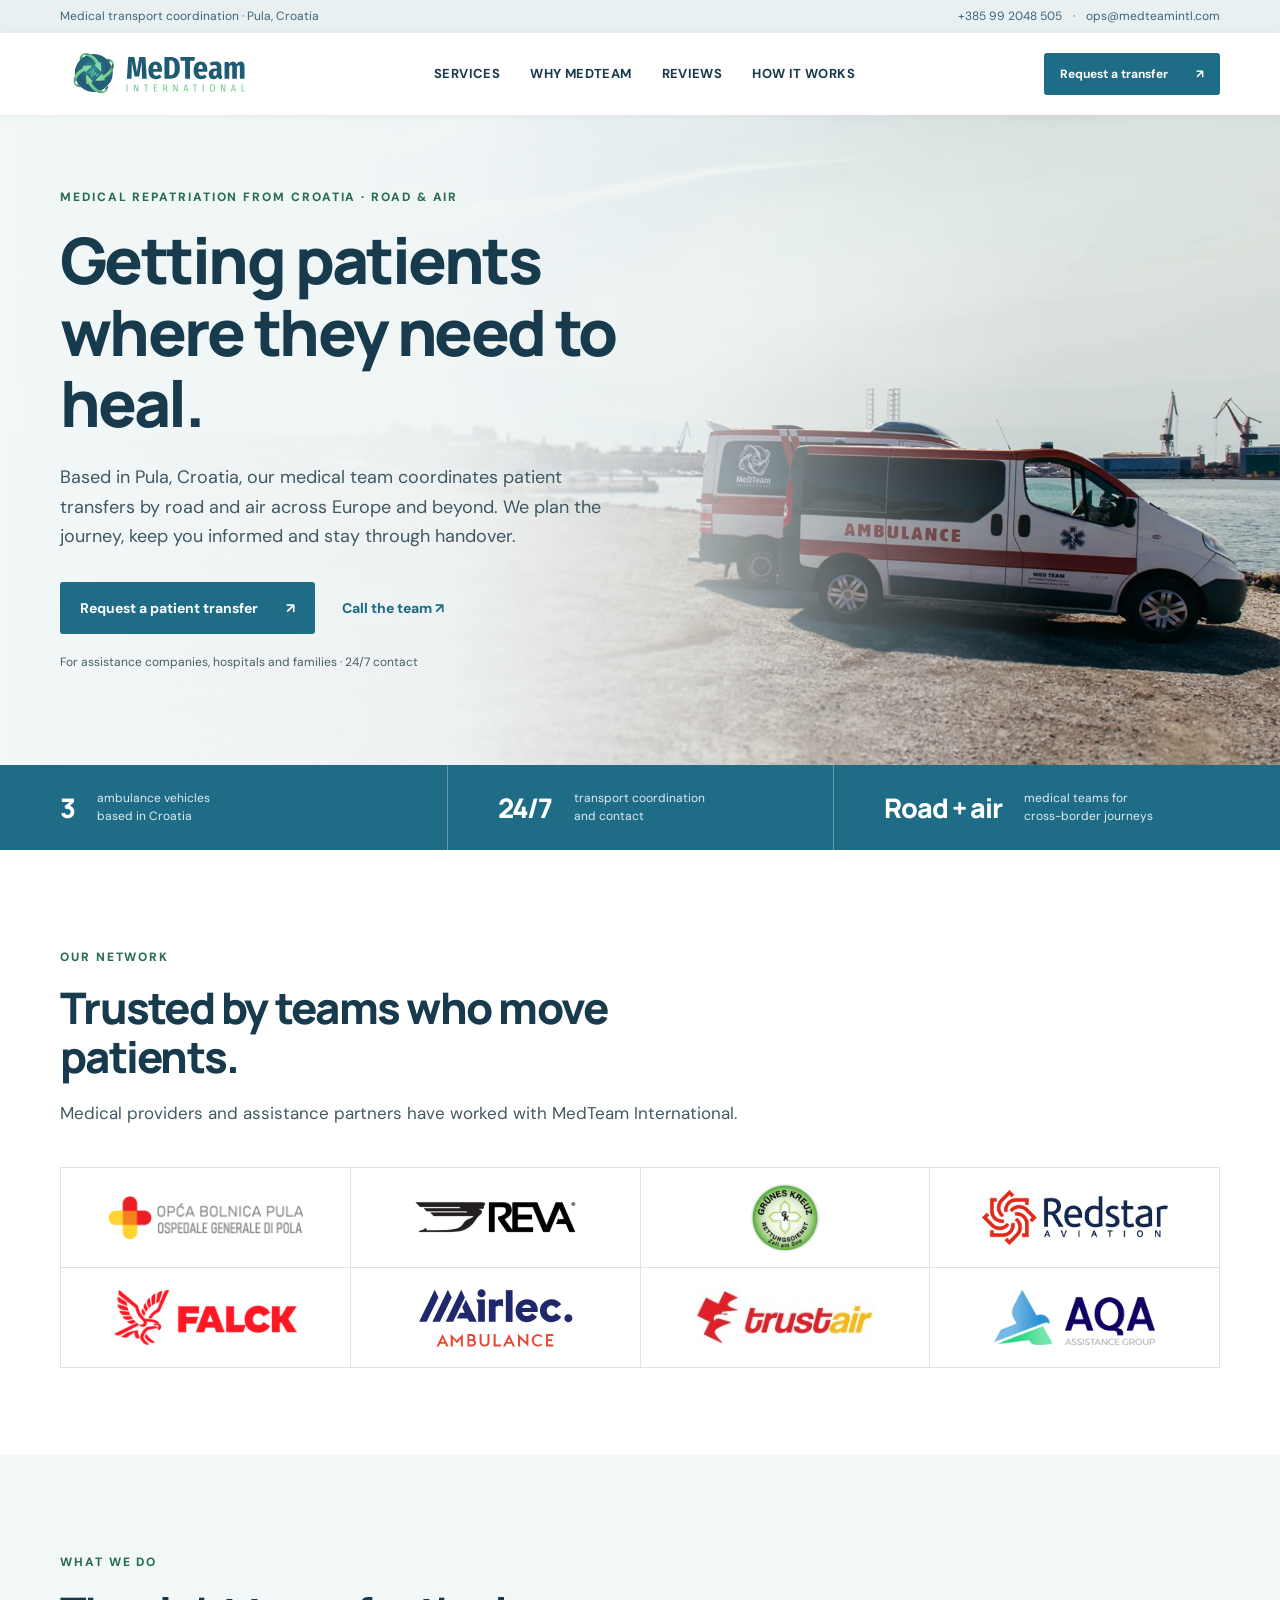
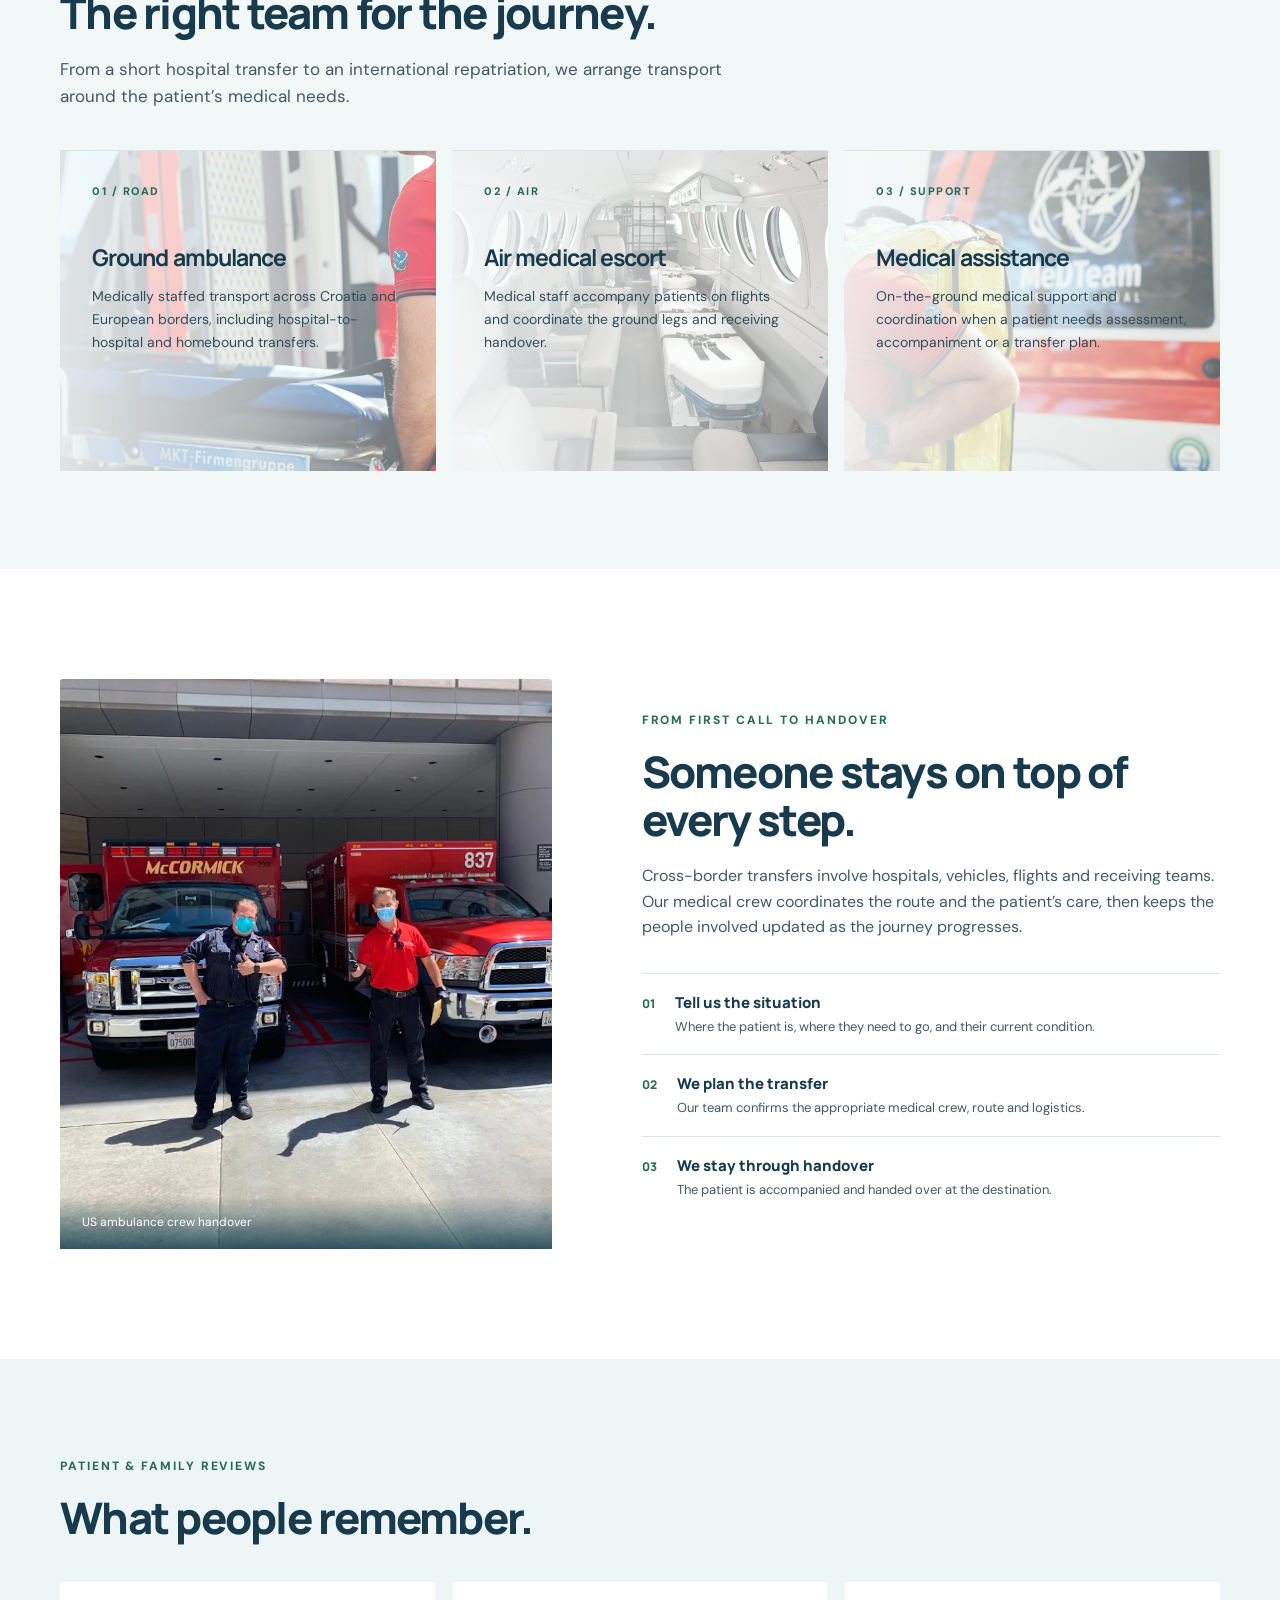
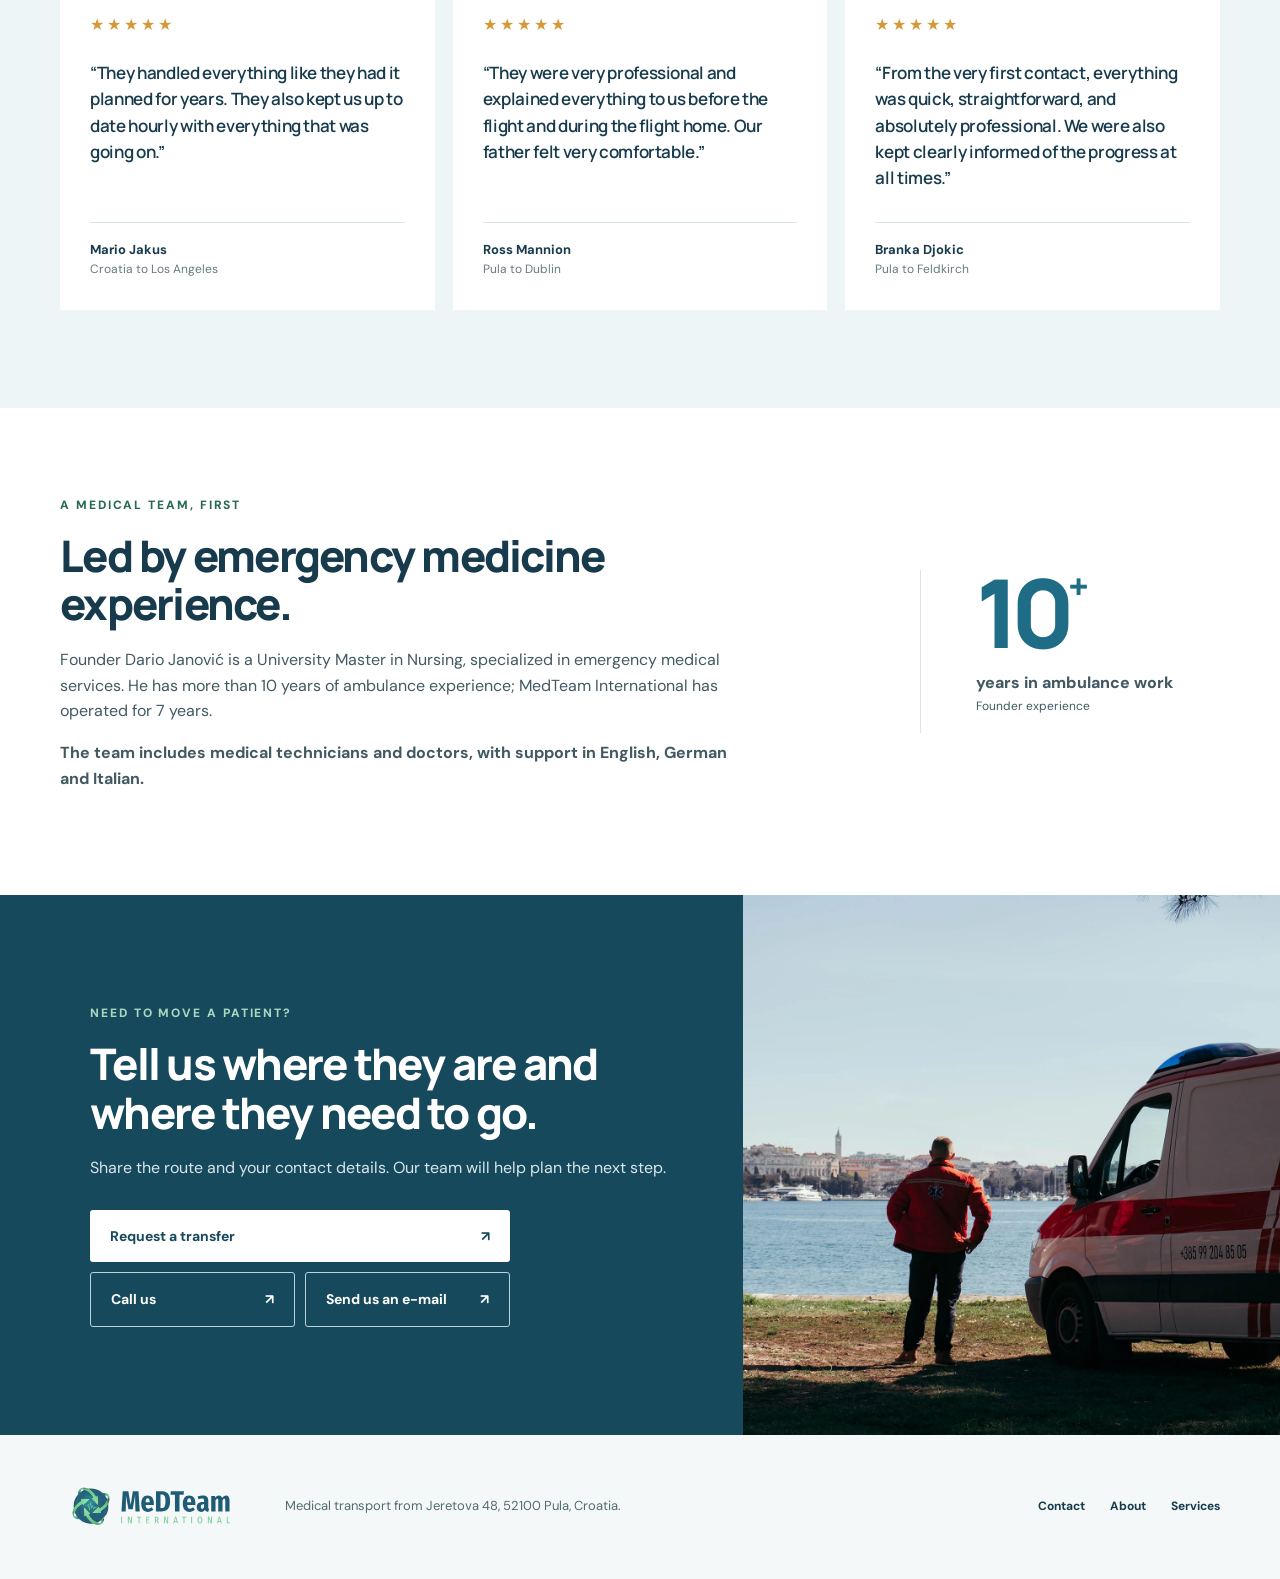
==== index.html @ e0bce817 "Publish MedTeam landing page preview" ====
<!doctype html><html lang="en"><head><meta charset="utf-8"><meta name="viewport" content="width=device-width, initial-scale=1"><meta name="description" content="Medical repatriation from Pula, Croatia by road or air. MedTeam International coordinates medically staffed transfers across Europe and beyond, from first call to handover."><title>MedTeam International | Medical Repatriation from Croatia</title><meta property="og:type" content="website"><meta property="og:site_name" content="MedTeam International"><meta property="og:title" content="MedTeam International | Medical Repatriation from Croatia"><meta property="og:description" content="Medically staffed patient transport from Pula, Croatia by road and air."><meta property="og:url" content="https://peth-eth.github.io/medteam-preview/"><meta property="og:image" content="https://peth-eth.github.io/medteam-preview/assets/medteam-social-preview.jpg"><meta property="og:image:type" content="image/jpeg"><meta property="og:image:width" content="1200"><meta property="og:image:height" content="630"><meta property="og:image:alt" content="MedTeam International ambulance on the Croatian coast"><meta name="twitter:card" content="summary_large_image"><meta name="twitter:title" content="MedTeam International | Medical Repatriation from Croatia"><meta name="twitter:description" content="Medically staffed patient transport from Pula, Croatia by road and air."><meta name="twitter:image" content="https://peth-eth.github.io/medteam-preview/assets/medteam-social-preview.jpg"><link rel="icon" href="assets/favicon.jpg" type="image/jpeg"><link rel="apple-touch-icon" href="assets/favicon.jpg"><link rel="preconnect" href="https://fonts.googleapis.com"><link rel="preconnect" href="https://fonts.gstatic.com" crossorigin><link href="https://fonts.googleapis.com/css2?family=DM+Sans:wght@400;500;600;700&family=Manrope:wght@400;500;600;700;800&display=swap" rel="stylesheet"><link rel="stylesheet" href="styles.css"></head><body>
<div class="topline"><div class="wrap"><span>Medical transport coordination · Pula, Croatia</span><span><a href="tel:+385992048505">+385 99 2048 505</a><span class="sep">·</span><a href="mailto:ops@medteamintl.com">ops@medteamintl.com</a></span></div></div>
<header class="site-header"><div class="wrap nav"><a class="brand" href="#top" aria-label="MedTeam International home"><img src="assets/logo.svg" alt="MedTeam International"></a><nav aria-label="Main navigation"><a href="#services">Services</a><a href="#why-us">Why MedTeam</a><a href="#reviews">Reviews</a><a href="#why-us">How it works</a></nav><a class="button small" href="#request-transfer" data-open-request>Request a transfer <span aria-hidden="true">↗</span></a><button class="menu" aria-label="Open menu" aria-expanded="false">☰</button></div></header>
<main id="top"><section class="hero"><div class="hero-photo" role="img" aria-label="MedTeam International ambulance on the Croatian coast"></div><div class="wrap hero-inner"><div class="hero-copy"><p class="eyebrow">MEDICAL REPATRIATION FROM CROATIA · ROAD & AIR</p><h1>Getting patients where they need to heal.</h1><p class="hero-lede">Based in Pula, Croatia, our medical team coordinates patient transfers by road and air across Europe and beyond. We plan the journey, keep you informed and stay through handover.</p><div class="hero-actions"><a class="button" href="#request-transfer" data-open-request>Request a patient transfer <span aria-hidden="true">↗</span></a><a class="text-link" href="tel:+385992048505">Call the team <span aria-hidden="true">↗</span></a></div><p class="hero-note">For assistance companies, hospitals and families · 24/7 contact</p></div></div></section>
<section class="proof-strip" aria-label="At a glance"><div class="wrap proof-grid"><div><strong>3</strong><span>ambulance vehicles<br>based in Croatia</span></div><div><strong>24/7</strong><span>transport coordination<br>and contact</span></div><div><strong>Road + air</strong><span>medical teams for<br>cross-border journeys</span></div></div></section>
<section class="section partner-section"><div class="wrap"><div class="section-head"><p class="eyebrow">OUR NETWORK</p><h2>Trusted by teams who move patients.</h2><p>Medical providers and assistance partners have worked with MedTeam International.</p></div><div class="partner-grid" aria-label="Organizations provided by MedTeam International"><div class="partner"><span class="pula-crop"><img src="assets/pula.png" alt="Opća bolnica Pula" loading="lazy"></span></div><div class="partner"><img src="assets/reva.png" alt="REVA Air Ambulance" loading="lazy"></div><div class="partner"><img src="assets/krank.svg" alt="Krankentransporte.at" loading="lazy"></div><div class="partner"><img src="assets/redstar.png" alt="Redstar Aviation" loading="lazy"></div><div class="partner"><img src="assets/falck.png" alt="Falck Global Assistance" loading="lazy"></div><div class="partner"><img src="assets/airlec.svg" alt="Airlec Ambulance" loading="lazy"></div><div class="partner"><img src="assets/trustair-linkedin.jpg" alt="TrustAir Aviation" loading="lazy"></div><div class="partner"><img src="assets/aqa.jpg" alt="AQA Assistance Group" loading="lazy"></div></div></div></section>
<section class="section services" id="services"><div class="wrap"><div class="section-head narrow"><p class="eyebrow">WHAT WE DO</p><h2>The right team for the journey.</h2><p>From a short hospital transfer to an international repatriation, we arrange transport around the patient’s medical needs.</p></div><div class="service-grid"><article class="service-card"><img class="service-photo" src="assets/hospital-transport-mob-sl1.webp" alt="MedTeam ground ambulance prepared for a patient transfer" loading="lazy"><div class="service-content"><span class="service-num">01 / ROAD</span><h3>Ground ambulance</h3><p>Medically staffed transport across Croatia and European borders, including hospital-to-hospital and homebound transfers.</p></div></article><article class="service-card"><img class="service-photo" src="assets/hero.webp" alt="Medical flight cabin ready for patient transport" loading="lazy"><div class="service-content"><span class="service-num">02 / AIR</span><h3>Air medical escort</h3><p>Medical staff accompany patients on flights and coordinate the ground legs and receiving handover.</p></div></article><article class="service-card"><img class="service-photo" src="assets/ambulance.webp" alt="MedTeam medical technician with equipment beside an ambulance" loading="lazy"><div class="service-content"><span class="service-num">03 / SUPPORT</span><h3>Medical assistance</h3><p>On-the-ground medical support and coordination when a patient needs assessment, accompaniment or a transfer plan.</p></div></article></div></div></section>
<section class="journey" id="why-us"><div class="wrap journey-grid"><div class="journey-image"><img src="assets/us-handoff.png" alt="Medical transport handover with ambulance crews in the United States" loading="lazy"><span>US ambulance crew handover</span></div><div class="journey-copy"><p class="eyebrow">FROM FIRST CALL TO HANDOVER</p><h2>Someone stays on top of every step.</h2><p>Cross-border transfers involve hospitals, vehicles, flights and receiving teams. Our medical crew coordinates the route and the patient’s care, then keeps the people involved updated as the journey progresses.</p><div class="steps"><div><b>01</b><span><strong>Tell us the situation</strong><small>Where the patient is, where they need to go, and their current condition.</small></span></div><div><b>02</b><span><strong>We plan the transfer</strong><small>Our team confirms the appropriate medical crew, route and logistics.</small></span></div><div><b>03</b><span><strong>We stay through handover</strong><small>The patient is accompanied and handed over at the destination.</small></span></div></div></div></div></section>
<section class="section reviews" id="reviews"><div class="wrap"><div class="section-head"><p class="eyebrow">PATIENT & FAMILY REVIEWS</p><h2>What people remember.</h2></div><div class="review-grid"><figure class="review"><div class="stars" aria-label="5 out of 5 stars">★★★★★</div><blockquote>“They handled everything like they had it planned for years. They also kept us up to date hourly with everything that was going on.”</blockquote><figcaption><strong>Mario Jakus</strong><span>Croatia to Los Angeles</span></figcaption></figure><figure class="review"><div class="stars" aria-label="5 out of 5 stars">★★★★★</div><blockquote>“They were very professional and explained everything to us before the flight and during the flight home. Our father felt very comfortable.”</blockquote><figcaption><strong>Ross Mannion</strong><span>Pula to Dublin</span></figcaption></figure><figure class="review"><div class="stars" aria-label="5 out of 5 stars">★★★★★</div><blockquote>“From the very first contact, everything was quick, straightforward, and absolutely professional. We were also kept clearly informed of the progress at all times.”</blockquote><figcaption><strong>Branka Djokic</strong><span>Pula to Feldkirch</span></figcaption></figure></div></div></section>
<section class="founder" id="founder"><div class="wrap founder-grid"><div><p class="eyebrow">A MEDICAL TEAM, FIRST</p><h2>Led by emergency medicine experience.</h2><p>Founder Dario Janović is a University Master in Nursing, specialized in emergency medical services. He has more than 10 years of ambulance experience; MedTeam International has operated for 7 years.</p><p class="founder-note">The team includes medical technicians and doctors, with support in English, German and Italian.</p></div><div class="founder-mark"><span>10<sup>+</sup></span><p>years in ambulance work<br><small>Founder experience</small></p></div></div></section>
<section class="final-cta"><div class="wrap final-grid"><div><p class="eyebrow">NEED TO MOVE A PATIENT?</p><h2>Tell us where they are and where they need to go.</h2><p>Share the route and your contact details. Our team will help plan the next step.</p><div class="final-actions"><a class="button light" href="#request-transfer" data-open-request>Request a transfer <span aria-hidden="true">↗</span></a><a class="button secondary" href="tel:+385992048505">Call us <span aria-hidden="true">↗</span></a><a class="button secondary" href="mailto:ops@medteamintl.com">Send us an e-mail <span aria-hidden="true">↗</span></a></div></div><div class="final-photo" role="img" aria-label="MedTeam medical technician beside an ambulance in Pula"></div></div></section></main><footer><div class="wrap footer-grid"><img src="assets/logo.svg" alt="MedTeam International"><p>Medical transport from Jeretova 48, 52100 Pula, Croatia.</p><div><a href="#request-transfer" data-open-request>Contact</a><a href="#founder">About</a><a href="#services">Services</a></div></div></footer><dialog class="request-dialog" id="request-dialog" aria-labelledby="request-title"><div class="modal-head"><div><p class="eyebrow">PATIENT TRANSFER REQUEST</p><h2 id="request-title">Tell us about the journey.</h2><p>Share the essentials and we’ll get back to you about the transfer.</p></div><button type="button" class="modal-close" aria-label="Close request form">×</button></div><form id="request-form"><div class="form-grid"><label>Your name <input name="name" autocomplete="name" required></label><label>Email <input name="email" type="email" autocomplete="email" required></label><label>Phone <input name="phone" type="tel" autocomplete="tel" required></label><label>Transport type <select name="service"><option value="Not sure yet">Not sure yet</option><option value="Ground ambulance">Ground ambulance</option><option value="Air medical escort">Air medical escort</option><option value="Medical assistance">Medical assistance</option></select></label><label>Patient's current location <input name="origin" placeholder="City, country" required></label><label>Destination <input name="destination" placeholder="City, country" required></label><label>Preferred date <input name="date" type="date"></label><label>Who is arranging this? <select name="requester"><option value="Family or patient">Family or patient</option><option value="Insurance or assistance company">Insurance or assistance company</option><option value="Hospital or healthcare provider">Hospital or healthcare provider</option><option value="Other">Other</option></select></label></div><p class="form-note">This preview prepares an email in your mail app. Please don’t include medical records or a diagnosis here; the team can discuss those details directly.</p><button class="button submit-button" type="submit">Prepare request email <span aria-hidden="true">↗</span></button><p class="form-fallback" id="form-fallback" hidden>If your mail app did not open, email <a href="mailto:ops@medteamintl.com">ops@medteamintl.com</a> or call <a href="tel:+385992048505">+385 99 2048 505</a>.</p></form></dialog><script src="script.js"></script></body></html>
---- styles.css ----
:root{--ink:#173b4c;--blue:#1e6c86;--deep:#17495c;--green:#286b54;--mist:#f2f7f7;--line:#d9e5e8;--body:#425963}*{box-sizing:border-box}html{scroll-behavior:smooth}body{margin:0;color:var(--ink);font:16px/1.6 'DM Sans',sans-serif}a{color:inherit;text-decoration:none}a:hover{text-decoration:underline}img{max-width:100%;display:block}.wrap{max-width:1220px;margin:auto;padding:0 30px}.topline{background:#e8f0f2;color:#416374;font-size:12px}.topline .wrap{display:flex;justify-content:space-between;padding-top:7px;padding-bottom:7px}.sep{margin:0 11px}.site-header{background:#fff;position:relative;z-index:3;box-shadow:0 1px 8px #1c536018}.nav{height:82px;display:flex;align-items:center;justify-content:space-between;gap:25px}.brand img{width:185px}.nav nav{display:flex;gap:30px;align-items:center;font-size:13px;font-weight:700;text-transform:uppercase;letter-spacing:.03em}.nav nav a:hover{color:var(--green)}.button{background:var(--blue);color:#fff;display:inline-flex;align-items:center;justify-content:space-between;gap:28px;padding:15px 20px;border-radius:3px;font-size:14px;font-weight:700;min-height:52px;white-space:nowrap;transition:background .2s,transform .2s}.button:hover{background:var(--deep);text-decoration:none;transform:translateY(-2px)}.button.small{min-height:42px;padding:10px 16px;font-size:12px}.menu{display:none;border:0;background:transparent;color:var(--ink);font-size:24px}.hero{min-height:650px;position:relative;background:#e9f0f2;overflow:hidden}.hero-photo{position:absolute;inset:0;background-image:linear-gradient(90deg,#f2f7f7 0%,#f2f7f7ed 35%,#f2f7f799 56%,#f2f7f700 82%),url('assets/pozadinska-medteam-sl2.webp');background-size:cover;background-position:center}.hero-inner{position:relative;display:flex;align-items:center;min-height:650px}.hero-copy{max-width:580px;padding:60px 0 80px}.eyebrow{color:var(--green);font-size:12px;font-weight:800;letter-spacing:.16em;margin:0 0 17px}.hero h1,h2,h3{font-family:Manrope,sans-serif;line-height:1.12;letter-spacing:-.04em}h1{font-size:clamp(42px,5vw,68px);margin:0 0 24px;font-weight:800}h2{font-size:clamp(30px,3.4vw,45px);margin:0 0 18px;font-weight:800}h3{font-size:23px;margin:0 0 14px}.hero-lede{font-size:18px;color:#3e5862;line-height:1.65;max-width:545px;margin:0 0 30px}.hero-actions{display:flex;align-items:center;gap:27px}.text-link{font-size:14px;font-weight:800;color:var(--blue);white-space:nowrap}.hero-note{font-size:12px;color:#465d66;margin:19px 0 0}.proof-strip{background:var(--blue);color:#fff}.proof-grid{display:grid;grid-template-columns:repeat(3,1fr)}.proof-grid>div{display:flex;align-items:center;gap:22px;padding:24px 0}.proof-grid>div+div{border-left:1px solid #ffffff52;padding-left:50px}.proof-grid strong{font:800 27px Manrope;letter-spacing:-.04em;white-space:nowrap}.proof-grid span{font-size:12px;line-height:1.45;color:#e0edf0}.section{padding:98px 0}.section-head{max-width:720px;margin-bottom:40px}.section-head p:last-child{color:var(--body);font-size:17px;margin:0}.section-head.narrow{max-width:690px}.partner-section{padding-bottom:87px}.partner-grid{display:grid;grid-template-columns:repeat(4,1fr);border-left:1px solid var(--line);border-top:1px solid var(--line)}.partner{height:100px;border-right:1px solid var(--line);border-bottom:1px solid var(--line);display:flex;align-items:center;justify-content:center;text-align:center;padding:10px}.partner-name{font:800 20px Manrope;letter-spacing:-.045em;color:#29536a;line-height:1.1}.partner-name small{display:block;font-size:10px;letter-spacing:.08em;text-transform:uppercase;margin-top:4px}.partner-name.hospital{font-size:17px}.partner-name.reva{font-size:29px;font-style:italic;color:#c32535}.partner-name.krank{font-size:17px;letter-spacing:.01em}.partner-name.redstar{color:#bd2931}.partner-name.falck{font-size:27px;color:#173c72}.partner-name.airlec{letter-spacing:.14em}.partner-name.trust{color:#35809d}.partner-name.aqa{color:#227595;font-size:27px}.services{background:var(--mist)}.service-grid{display:grid;grid-template-columns:repeat(3,1fr);gap:16px}.service-card{min-height:320px;background:#fff;padding:32px;border-top:1px solid var(--line);display:flex;flex-direction:column}.service-num{font-size:11px;color:var(--green);font-weight:800;letter-spacing:.14em;margin-bottom:38px}.service-card p{color:var(--body);margin:0 0 28px;font-size:14px;line-height:1.65}.service-card a{margin-top:auto;font-size:13px;font-weight:800;color:var(--blue)}.journey{padding:110px 0}.journey-grid{display:grid;grid-template-columns:.85fr 1fr;gap:90px;align-items:center}.journey-image{position:relative}.journey-image img{width:100%;height:570px;object-fit:cover;object-position:center 45%;border-radius:3px}.journey-image span{position:absolute;bottom:0;left:0;right:0;padding:17px 22px;color:#fff;font-size:12px;background:linear-gradient(transparent,#143e4fd9)}.journey-copy>p:not(.eyebrow){color:var(--body);font-size:16px;margin:0 0 33px}.steps>div{display:flex;gap:20px;padding:18px 0;border-top:1px solid var(--line)}.steps b{font:800 12px Manrope;color:var(--green);padding-top:3px}.steps strong{display:block;font:800 15px Manrope;margin-bottom:4px}.steps small{display:block;color:var(--body);font-size:13px;line-height:1.5}.reviews{background:#eef5f6}.review-grid{display:grid;grid-template-columns:repeat(3,1fr);gap:18px}.review{margin:0;background:#fff;padding:30px;min-height:310px;display:flex;flex-direction:column}.stars{color:#d69939;letter-spacing:3px;font-size:16px}.review blockquote{font:600 17px/1.55 Manrope;margin:22px 0 30px;letter-spacing:-.02em}.review figcaption{margin-top:auto;border-top:1px solid var(--line);padding-top:17px}.review figcaption strong,.review figcaption span{display:block}.review figcaption strong{font-size:13px}.review figcaption span{font-size:12px;color:#647a82}.review figcaption a{color:var(--blue);text-decoration:underline}.founder{padding:88px 0}.founder-grid{display:grid;grid-template-columns:1fr 300px;gap:120px;align-items:center}.founder-grid p:not(.eyebrow){color:var(--body);max-width:680px}.founder-note{font-weight:700}.founder-mark{border-left:1px solid var(--line);padding-left:55px}.founder-mark>span{font:800 95px/.9 Manrope;color:var(--blue);letter-spacing:-.08em}.founder-mark sup{font-size:37px;vertical-align:top}.founder-mark p{font-weight:800;line-height:1.4}.founder-mark small{font-size:12px;font-weight:400}.final-cta{background:var(--deep);color:#fff;padding:75px 0}.final-grid{display:grid;grid-template-columns:1fr 300px;gap:70px;align-items:center}.final-cta h2{max-width:650px}.final-cta p:not(.eyebrow){color:#d8e7eb;max-width:590px;margin:0}.final-cta .eyebrow{color:#a9d7c1}.final-actions{display:flex;flex-direction:column;gap:13px}.button.light{background:#fff;color:var(--deep)}.button.light:hover{background:#e8f0f2}.final-actions>a:not(.button){font-size:14px;font-weight:700;border-bottom:1px solid #ffffff5e;padding:6px 0}footer{background:#f4f8f8;padding:45px 0}.footer-grid{display:grid;grid-template-columns:190px 1fr auto;gap:35px;align-items:center}.footer-grid img{width:170px}.footer-grid p{font-size:13px;color:#526b75}.footer-grid div{display:flex;gap:25px;font-size:12px;font-weight:700}
@media(max-width:900px){.nav nav{gap:14px;font-size:11px}.button.small{display:none}.hero-photo{background-position:60% center}.journey-grid{gap:35px}.founder-grid{gap:35px}.proof-grid>div+div{padding-left:20px}}@media(max-width:700px){.wrap{padding-left:20px;padding-right:20px}.topline .wrap{display:block;text-align:center}.topline .wrap>span:first-child{display:none}.nav{height:68px}.brand img{width:157px}.menu{display:block}.nav nav{display:none;position:absolute;top:68px;left:0;right:0;background:white;padding:25px;box-shadow:0 8px 18px #183f4c2a;flex-direction:column;align-items:flex-start;font-size:14px}.nav nav.open{display:flex}.hero,.hero-inner{min-height:690px}.hero-photo{background-image:linear-gradient(0deg,#f2f7f7 0%,#f2f7f7f5 43%,#f2f7f766 68%,#f2f7f700 100%),url('assets/poz-mob-sl1.webp');background-position:66% top;background-size:auto 100%,auto 55%;background-repeat:no-repeat}.hero-inner{align-items:flex-end}.hero-copy{padding:0 0 42px}.hero h1{font-size:43px;margin-bottom:17px}.hero-lede{font-size:15px;line-height:1.55}.hero-actions{align-items:stretch;flex-direction:column;gap:16px}.hero-actions .button{width:100%}.hero-note{line-height:1.4}.proof-grid{grid-template-columns:1fr;gap:0}.proof-grid>div{padding:15px 0!important;border-left:0!important;border-bottom:1px solid #ffffff4a}.proof-grid strong{min-width:95px;font-size:23px}.section{padding:70px 0}.partner-grid{grid-template-columns:repeat(2,1fr)}.partner{height:90px}.partner-name{font-size:17px}.partner-name.reva,.partner-name.falck,.partner-name.aqa{font-size:24px}.service-grid,.review-grid,.journey-grid,.founder-grid,.final-grid{grid-template-columns:1fr}.service-card{min-height:260px}.service-num{margin-bottom:24px}.journey{padding:70px 0}.journey-grid{gap:45px}.journey-image img{height:420px}.review{min-height:0}.founder{padding:70px 0}.founder-grid{gap:18px}.founder-mark{padding-left:25px}.founder-mark>span{font-size:75px}.final-cta{padding:70px 0}.final-grid{gap:30px}.footer-grid{grid-template-columns:1fr;gap:10px}.footer-grid div{flex-wrap:wrap}}

.partner img{max-width:80%;max-height:55px;width:auto;height:auto;object-fit:contain}.partner img[src$="reva.png"]{max-height:70px}.partner img[src$="airlec.svg"]{max-height:70px}.partner img[src$="aqa.jpg"]{mix-blend-mode:multiply}.partner img[src$="pula.png"]{max-width:90%}
/* Photographs and request interaction */
.service-card{padding:0;overflow:hidden}.service-photo{width:100%;height:190px;object-fit:cover}.service-card:nth-child(2) .service-photo{object-position:center 54%}.service-content{padding:24px 28px 28px;display:flex;flex-direction:column;flex:1}.service-num{margin-bottom:22px}.service-card{transition:box-shadow .22s ease}.service-card:hover{box-shadow:0 12px 30px #214e5d15}.fleet-photo{margin:0;position:relative;max-height:330px;overflow:hidden}.fleet-photo img{width:100%;height:330px;object-fit:cover;object-position:center 61%}.fleet-photo figcaption{position:absolute;bottom:18px;left:max(30px,calc((100vw - 1160px)/2));color:#fff;background:#164a5ed9;padding:9px 13px;font-size:12px;font-weight:700}.final-cta{padding:0;background:#16495c}.final-grid{grid-template-columns:1fr 43%;gap:55px;max-width:none;padding-right:0}.final-grid>div:first-child{padding:72px 0 72px max(30px,calc((100vw - 1160px)/2));max-width:760px}.final-photo{background:url('assets/contact-cta.webp') center center/cover;min-height:540px}.final-actions{margin-top:29px;max-width:420px;display:grid;grid-template-columns:repeat(2,1fr);gap:10px}.final-actions .button{justify-content:space-between;white-space:normal}.final-actions .button:first-child{grid-column:1/-1}.button.secondary{border:1px solid #b8d4dc;background:transparent;color:#fff}.button.secondary:hover{background:#ffffff1d}.request-dialog{border:0;border-radius:6px;padding:34px;width:min(680px,calc(100vw - 28px));max-height:min(90vh,900px);overflow:auto;color:var(--ink);box-shadow:0 30px 100px #0b2c3a6e}.request-dialog::backdrop{background:#092b3ac7;backdrop-filter:blur(3px)}.request-dialog[open]{animation:modalIn .28s cubic-bezier(.16,1,.3,1)}.modal-head{display:flex;gap:20px;justify-content:space-between;border-bottom:1px solid var(--line);padding-bottom:20px;margin-bottom:22px}.modal-head .eyebrow{margin-bottom:8px}.modal-head h2{font-size:30px;margin-bottom:8px}.modal-head p:last-child{color:var(--body);font-size:14px;margin:0}.modal-close{align-self:flex-start;border:0;background:#eaf2f3;color:var(--ink);width:36px;height:36px;border-radius:50%;font:26px/1 Arial;cursor:pointer}.modal-close:hover{background:#d5e7e9}.form-grid{display:grid;grid-template-columns:repeat(2,1fr);gap:16px}.form-grid label{font-size:12px;font-weight:800;color:var(--ink);display:block}.form-grid input,.form-grid select{font:15px 'DM Sans',sans-serif;display:block;width:100%;padding:11px 12px;margin-top:6px;border:1px solid #afc3cb;border-radius:3px;background:#fff;color:var(--ink);min-height:43px}.form-grid input:focus,.form-grid select:focus{outline:2px solid var(--blue);outline-offset:1px}.form-note{font-size:12px;color:var(--body);line-height:1.45;margin:21px 0}.submit-button{border:0;cursor:pointer;width:100%}.form-fallback{font-size:13px;color:var(--body)}.form-fallback a{text-decoration:underline;color:var(--blue)}@keyframes modalIn{from{opacity:0;transform:translateY(14px) scale(.985)}to{opacity:1;transform:none}}@keyframes gentleFade{from{opacity:.1;transform:translateY(10px)}to{opacity:1;transform:none}}.hero-copy{animation:gentleFade .65s cubic-bezier(.16,1,.3,1) both}.proof-grid{animation:gentleFade .55s .12s cubic-bezier(.16,1,.3,1) both}.reveal.is-active{animation:gentleFade .55s cubic-bezier(.16,1,.3,1) both}.service-card:nth-child(2).is-active,.review:nth-child(2).is-active{animation-delay:.07s}.service-card:nth-child(3).is-active,.review:nth-child(3).is-active{animation-delay:.14s}
@media(max-width:900px){.final-grid{grid-template-columns:1fr 40%;gap:25px}.final-grid>div:first-child{padding-left:30px}.final-photo{min-height:510px}}@media(max-width:700px){.service-photo{height:170px}.fleet-photo img{height:245px}.fleet-photo figcaption{left:20px}.final-grid{grid-template-columns:1fr;gap:0;padding:0}.final-grid>div:first-child{padding:65px 20px 38px}.final-photo{min-height:260px;background-position:center 55%}.final-actions{max-width:none}.final-actions .button{font-size:13px;min-height:50px;gap:7px;padding:10px}.request-dialog{padding:22px}.form-grid{grid-template-columns:1fr;gap:11px}.modal-head h2{font-size:25px}}
@media(prefers-reduced-motion:reduce){html{scroll-behavior:auto}.hero-copy,.proof-grid,.reveal.is-active,.request-dialog[open]{animation:none}.button,.service-card{transition:none}.button:hover{transform:none}}
/* Service images sit quietly behind the service copy. */
.service-card{position:relative;min-height:350px;isolation:isolate;background:#f4f8f8}.service-photo{position:absolute;inset:0;width:100%;height:100%;object-fit:cover;opacity:1;z-index:-1;filter:contrast(1.13) saturate(1.08)}.service-card:nth-child(2) .service-photo{object-position:center}.service-content{padding:32px;min-height:350px;background:linear-gradient(90deg,#f7fbfbe8 0%,#f7fbfbb5 52%,#f7fbfb66 100%);position:relative}.service-num{margin-bottom:38px}.service-card p{color:#314f5b}.service-more{margin-top:auto;border-top:1px solid #a6c0c8;padding-top:13px}.service-more summary{list-style:none;cursor:pointer;color:var(--blue);font-size:13px;font-weight:800;display:flex;justify-content:space-between;align-items:center}.service-more summary::-webkit-details-marker{display:none}.service-more summary:hover{text-decoration:underline}.service-more[open] summary span{transform:rotate(45deg)}.service-more p{font-size:13px;line-height:1.5;margin:14px 0 0}.service-more summary span{font-size:19px;line-height:1;transition:transform .2s}.review figcaption a{color:inherit;text-decoration:none}
@media(max-width:700px){.service-content{min-height:315px}.service-card{min-height:315px}.service-photo{height:100%}}
/* The three services are complete summaries on this page. */
.service-content{justify-content:flex-start}.service-num{margin-bottom:44px}.service-card p{margin-top:0}.service-card{min-height:320px}.service-content{min-height:320px}
@media(max-width:700px){.service-card,.service-content{min-height:285px}}

.service-photo{opacity:1}.service-content{background:linear-gradient(90deg,#f7fbfbe8 0%,#f7fbfbb5 52%,#f7fbfb66 100%)}

.partner{position:relative;overflow:hidden}.partner img[src$="reva.png"]{position:absolute;width:250px;height:250px;max-width:none;max-height:none;object-fit:contain;transform:scale(1.1)}.partner img[src$="aqa.jpg"]{mix-blend-mode:normal;filter:brightness(1.045);max-width:78%}.partner img[src$="trustair-linkedin.jpg"]{max-height:65px;max-width:75%}
@media(max-width:700px){.partner img[src$="reva.png"]{width:205px;height:205px}}
.partner img[src$="reva.png"]{width:175px;height:175px;transform:none}.partner img[src$="trustair-linkedin.jpg"]{position:absolute;width:180px;height:180px;max-width:none;max-height:none;object-fit:contain}.site-header{box-shadow:0 1px 8px #0000000d}.modal-close{font-family:Manrope,sans-serif}
@media(max-width:700px){.partner img[src$="reva.png"]{width:155px;height:155px}.partner img[src$="trustair-linkedin.jpg"]{width:165px;height:165px}}

.pula-crop{display:block;position:relative;width:185px;height:45px;overflow:hidden;flex:none}.pula-crop img[src$="pula.png"]{position:absolute;left:0;top:0;width:335px;max-width:none;max-height:none;height:auto;object-fit:initial}.partner img[src$="krank.svg"]{max-height:72px}
@media(max-width:700px){.pula-crop{width:140px;height:38px}.pula-crop img[src$="pula.png"]{width:272px}}
.pula-crop{width:200px;height:46px}.pula-crop img[src$="pula.png"]{width:342px}@media(max-width:700px){.pula-crop{width:165px;height:38px}.pula-crop img[src$="pula.png"]{width:282px}}
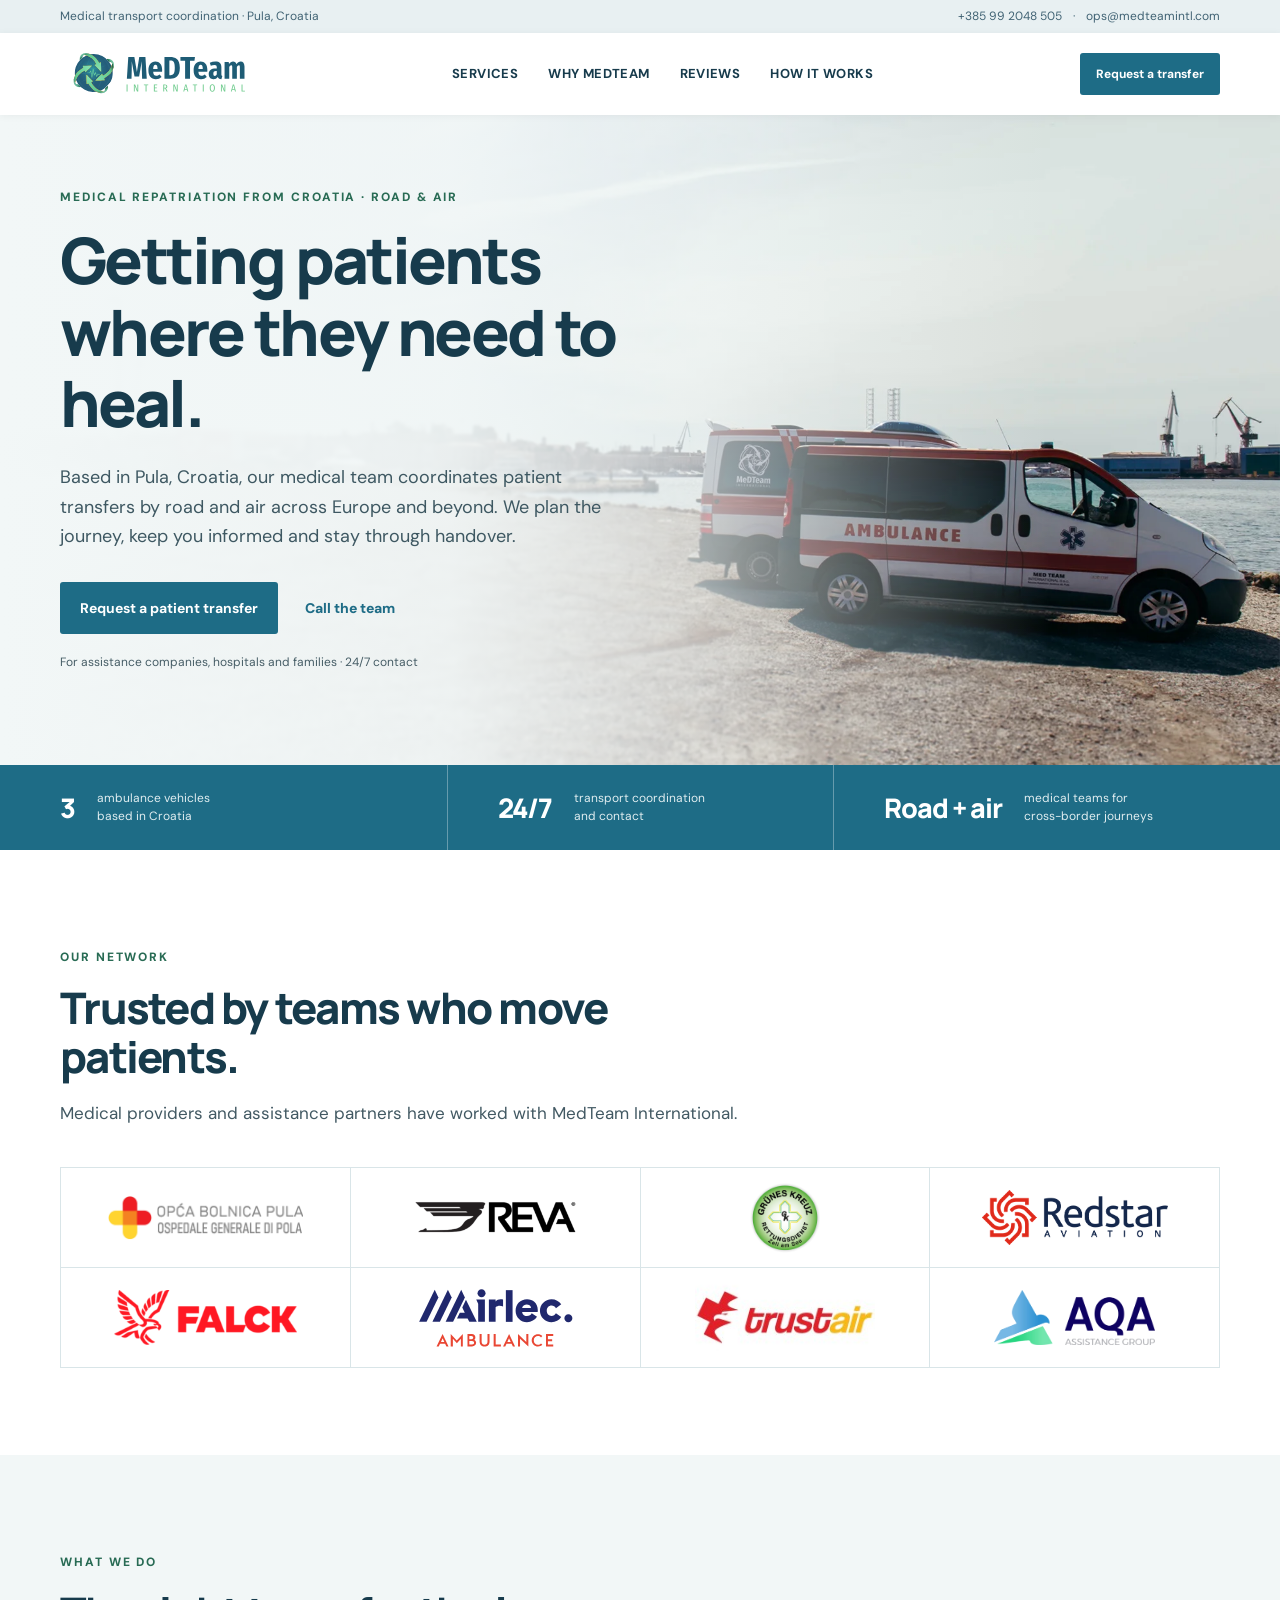
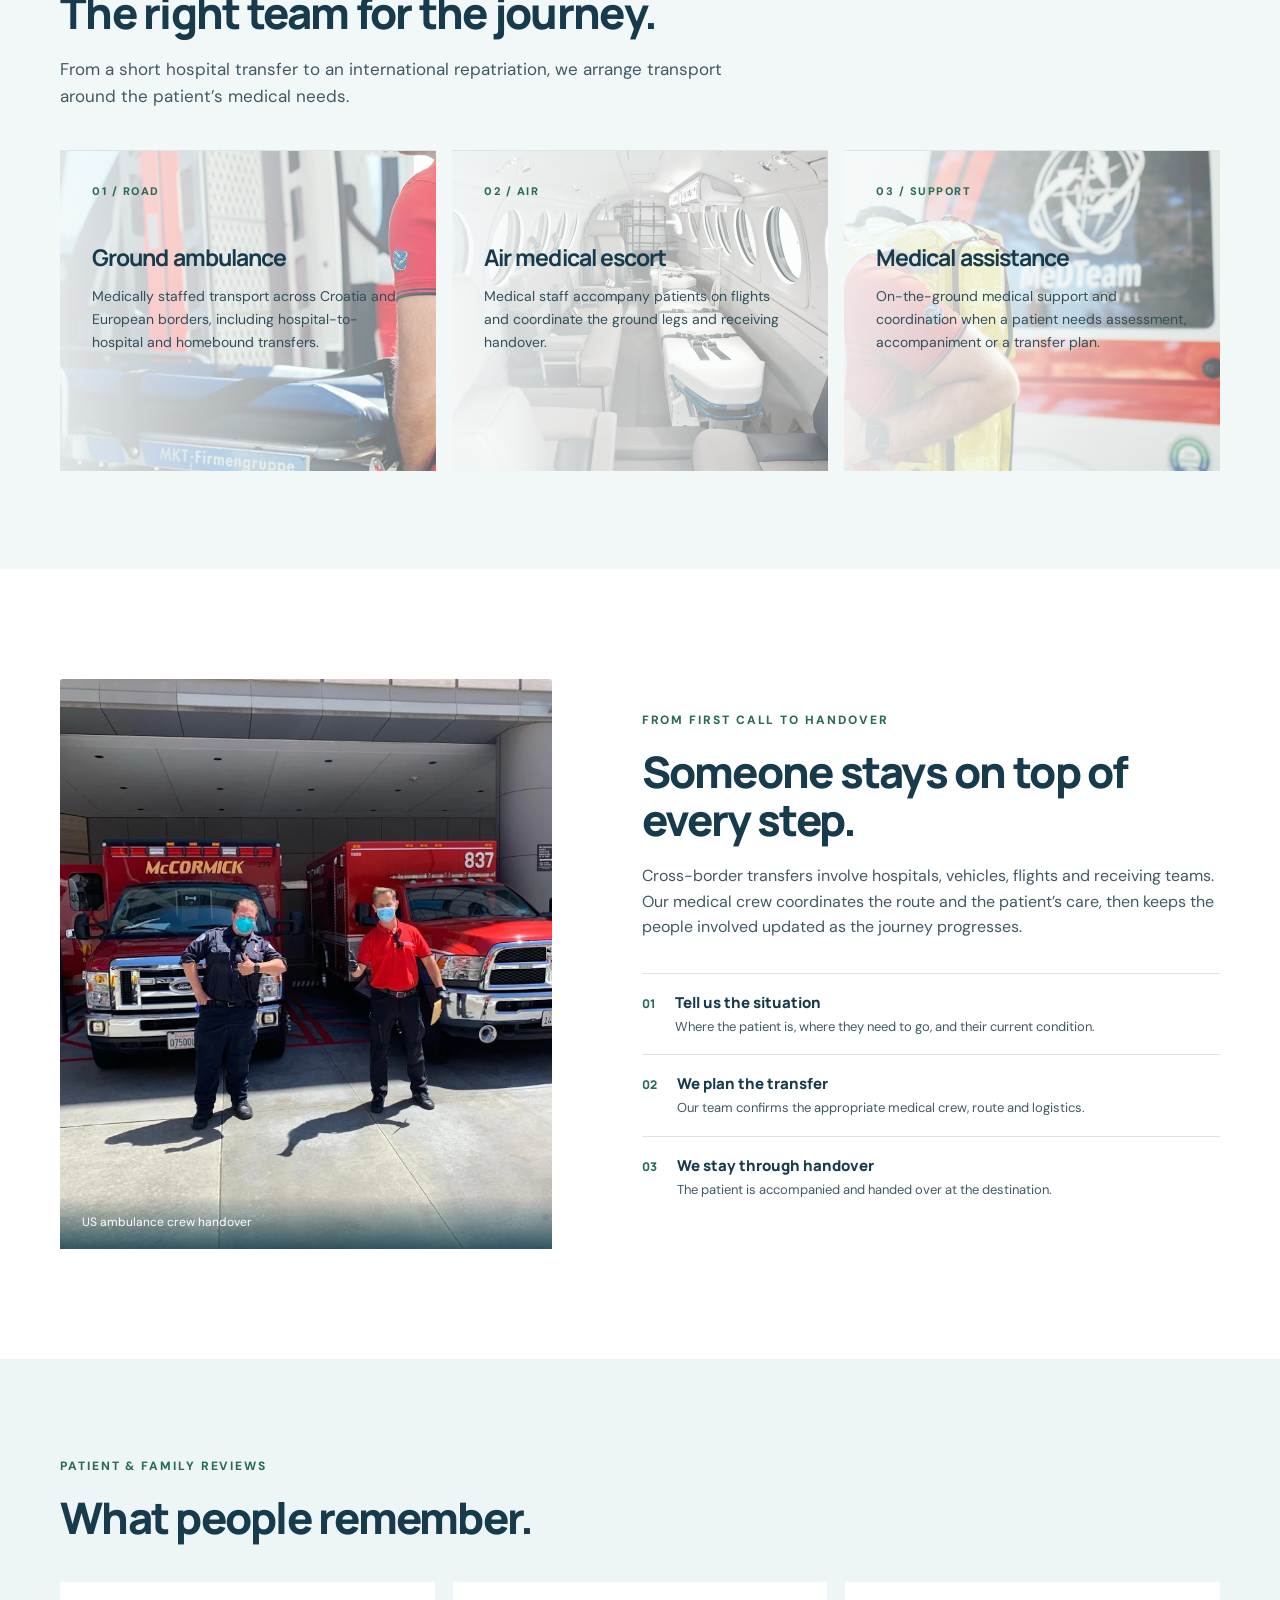
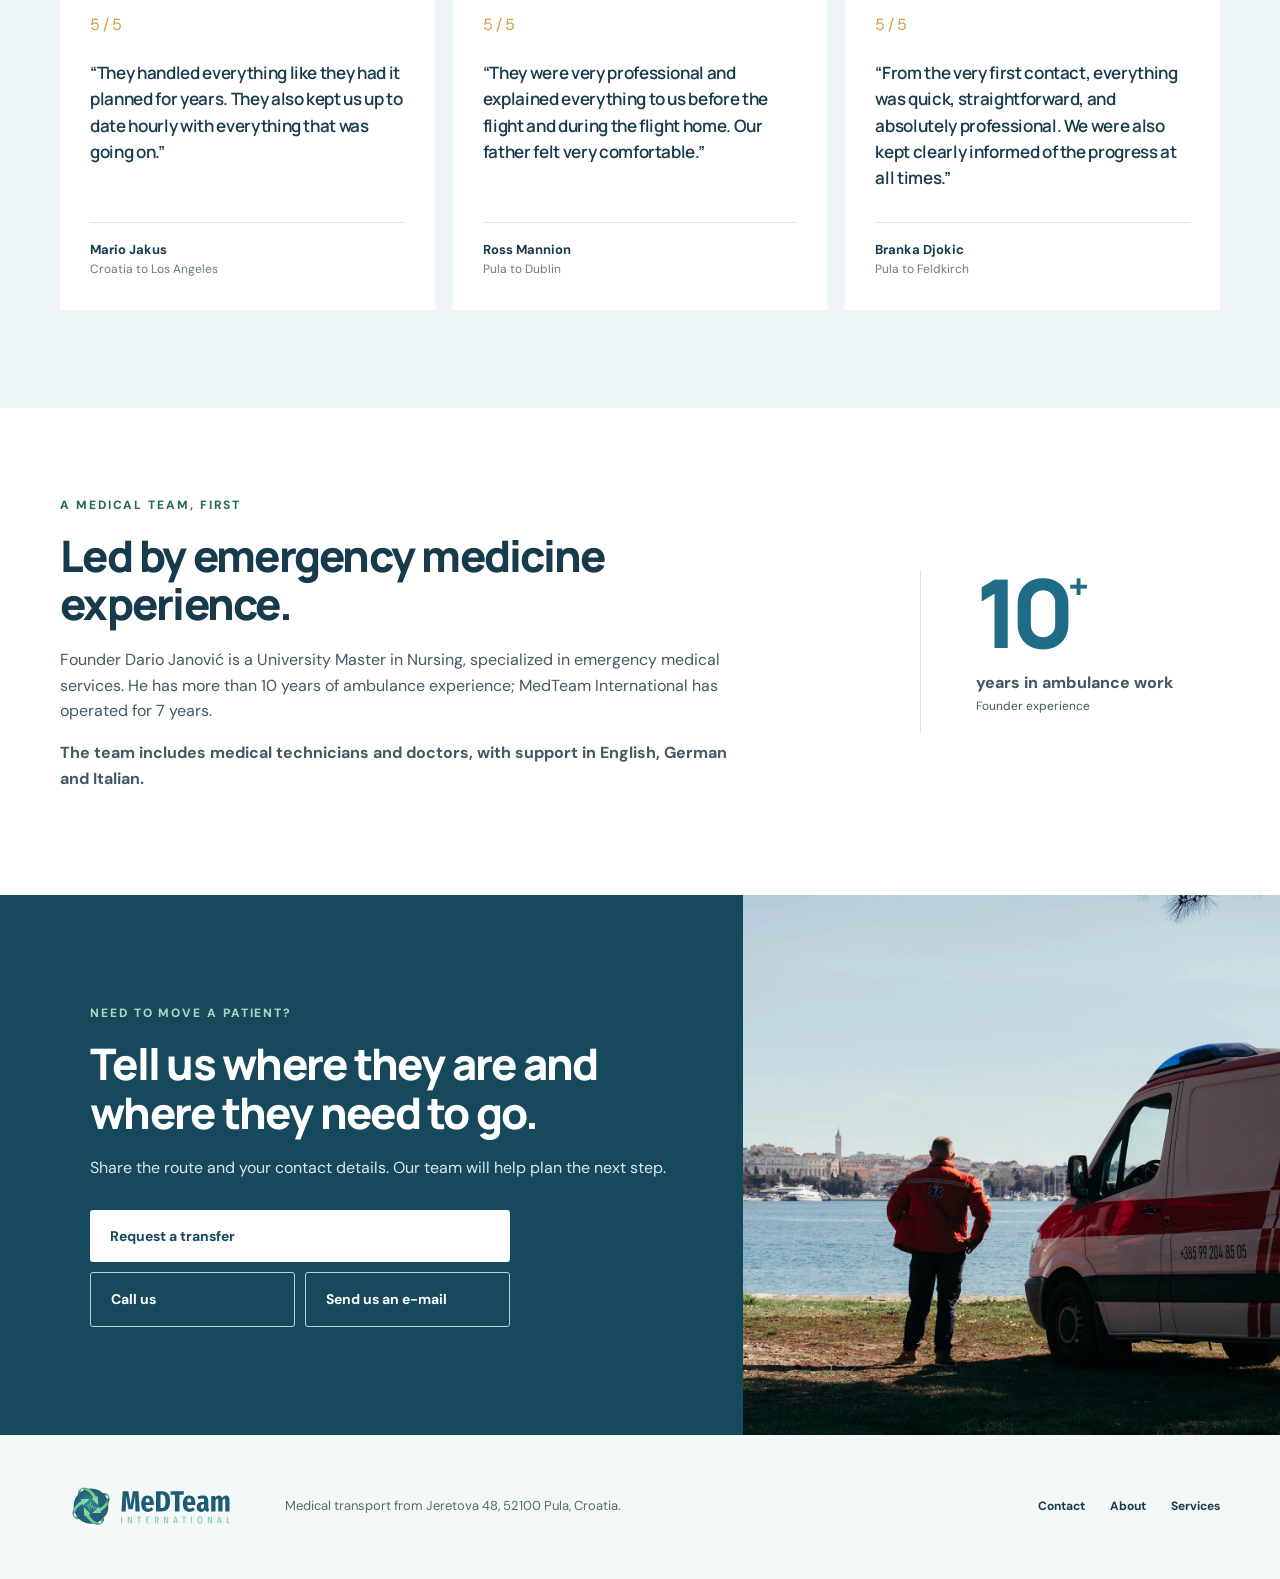
==== commit 0147c687: "Fix landing page motion and mobile hero" ====
--- a/index.html
+++ b/index.html
@@ -1,11 +1,11 @@
 <!doctype html><html lang="en"><head><meta charset="utf-8"><meta name="viewport" content="width=device-width, initial-scale=1"><meta name="description" content="Medical repatriation from Pula, Croatia by road or air. MedTeam International coordinates medically staffed transfers across Europe and beyond, from first call to handover."><title>MedTeam International | Medical Repatriation from Croatia</title><meta property="og:type" content="website"><meta property="og:site_name" content="MedTeam International"><meta property="og:title" content="MedTeam International | Medical Repatriation from Croatia"><meta property="og:description" content="Medically staffed patient transport from Pula, Croatia by road and air."><meta property="og:url" content="https://peth-eth.github.io/medteam-preview/"><meta property="og:image" content="https://peth-eth.github.io/medteam-preview/assets/medteam-social-preview.jpg"><meta property="og:image:type" content="image/jpeg"><meta property="og:image:width" content="1200"><meta property="og:image:height" content="630"><meta property="og:image:alt" content="MedTeam International ambulance on the Croatian coast"><meta name="twitter:card" content="summary_large_image"><meta name="twitter:title" content="MedTeam International | Medical Repatriation from Croatia"><meta name="twitter:description" content="Medically staffed patient transport from Pula, Croatia by road and air."><meta name="twitter:image" content="https://peth-eth.github.io/medteam-preview/assets/medteam-social-preview.jpg"><link rel="icon" href="assets/favicon.jpg" type="image/jpeg"><link rel="apple-touch-icon" href="assets/favicon.jpg"><link rel="preconnect" href="https://fonts.googleapis.com"><link rel="preconnect" href="https://fonts.gstatic.com" crossorigin><link href="https://fonts.googleapis.com/css2?family=DM+Sans:wght@400;500;600;700&family=Manrope:wght@400;500;600;700;800&display=swap" rel="stylesheet"><link rel="stylesheet" href="styles.css"></head><body>
 <div class="topline"><div class="wrap"><span>Medical transport coordination · Pula, Croatia</span><span><a href="tel:+385992048505">+385 99 2048 505</a><span class="sep">·</span><a href="mailto:ops@medteamintl.com">ops@medteamintl.com</a></span></div></div>
-<header class="site-header"><div class="wrap nav"><a class="brand" href="#top" aria-label="MedTeam International home"><img src="assets/logo.svg" alt="MedTeam International"></a><nav aria-label="Main navigation"><a href="#services">Services</a><a href="#why-us">Why MedTeam</a><a href="#reviews">Reviews</a><a href="#why-us">How it works</a></nav><a class="button small" href="#request-transfer" data-open-request>Request a transfer <span aria-hidden="true">↗</span></a><button class="menu" aria-label="Open menu" aria-expanded="false">☰</button></div></header>
-<main id="top"><section class="hero"><div class="hero-photo" role="img" aria-label="MedTeam International ambulance on the Croatian coast"></div><div class="wrap hero-inner"><div class="hero-copy"><p class="eyebrow">MEDICAL REPATRIATION FROM CROATIA · ROAD & AIR</p><h1>Getting patients where they need to heal.</h1><p class="hero-lede">Based in Pula, Croatia, our medical team coordinates patient transfers by road and air across Europe and beyond. We plan the journey, keep you informed and stay through handover.</p><div class="hero-actions"><a class="button" href="#request-transfer" data-open-request>Request a patient transfer <span aria-hidden="true">↗</span></a><a class="text-link" href="tel:+385992048505">Call the team <span aria-hidden="true">↗</span></a></div><p class="hero-note">For assistance companies, hospitals and families · 24/7 contact</p></div></div></section>
+<header class="site-header"><div class="wrap nav"><a class="brand" href="#top" aria-label="MedTeam International home"><img src="assets/logo.svg" alt="MedTeam International"></a><nav aria-label="Main navigation"><a href="#services">Services</a><a href="#why-us">Why MedTeam</a><a href="#reviews">Reviews</a><a href="#process">How it works</a></nav><a class="button small" href="#request-transfer" data-open-request>Request a transfer</a><button class="menu" aria-label="Open menu" aria-expanded="false">Menu</button></div></header>
+<main id="top"><section class="hero"><div class="hero-photo" role="img" aria-label="MedTeam International ambulance on the Croatian coast"></div><div class="wrap hero-inner"><div class="hero-copy"><p class="eyebrow">MEDICAL REPATRIATION FROM CROATIA · ROAD & AIR</p><h1>Getting patients where they need to heal.</h1><p class="hero-lede">Based in Pula, Croatia, our medical team coordinates patient transfers by road and air across Europe and beyond. We plan the journey, keep you informed and stay through handover.</p><div class="hero-actions"><a class="button" href="#request-transfer" data-open-request>Request a patient transfer</a><a class="text-link" href="tel:+385992048505">Call the team</a></div><p class="hero-note">For assistance companies, hospitals and families · 24/7 contact</p></div></div></section>
 <section class="proof-strip" aria-label="At a glance"><div class="wrap proof-grid"><div><strong>3</strong><span>ambulance vehicles<br>based in Croatia</span></div><div><strong>24/7</strong><span>transport coordination<br>and contact</span></div><div><strong>Road + air</strong><span>medical teams for<br>cross-border journeys</span></div></div></section>
 <section class="section partner-section"><div class="wrap"><div class="section-head"><p class="eyebrow">OUR NETWORK</p><h2>Trusted by teams who move patients.</h2><p>Medical providers and assistance partners have worked with MedTeam International.</p></div><div class="partner-grid" aria-label="Organizations provided by MedTeam International"><div class="partner"><span class="pula-crop"><img src="assets/pula.png" alt="Opća bolnica Pula" loading="lazy"></span></div><div class="partner"><img src="assets/reva.png" alt="REVA Air Ambulance" loading="lazy"></div><div class="partner"><img src="assets/krank.svg" alt="Krankentransporte.at" loading="lazy"></div><div class="partner"><img src="assets/redstar.png" alt="Redstar Aviation" loading="lazy"></div><div class="partner"><img src="assets/falck.png" alt="Falck Global Assistance" loading="lazy"></div><div class="partner"><img src="assets/airlec.svg" alt="Airlec Ambulance" loading="lazy"></div><div class="partner"><img src="assets/trustair-linkedin.jpg" alt="TrustAir Aviation" loading="lazy"></div><div class="partner"><img src="assets/aqa.jpg" alt="AQA Assistance Group" loading="lazy"></div></div></div></section>
 <section class="section services" id="services"><div class="wrap"><div class="section-head narrow"><p class="eyebrow">WHAT WE DO</p><h2>The right team for the journey.</h2><p>From a short hospital transfer to an international repatriation, we arrange transport around the patient’s medical needs.</p></div><div class="service-grid"><article class="service-card"><img class="service-photo" src="assets/hospital-transport-mob-sl1.webp" alt="MedTeam ground ambulance prepared for a patient transfer" loading="lazy"><div class="service-content"><span class="service-num">01 / ROAD</span><h3>Ground ambulance</h3><p>Medically staffed transport across Croatia and European borders, including hospital-to-hospital and homebound transfers.</p></div></article><article class="service-card"><img class="service-photo" src="assets/hero.webp" alt="Medical flight cabin ready for patient transport" loading="lazy"><div class="service-content"><span class="service-num">02 / AIR</span><h3>Air medical escort</h3><p>Medical staff accompany patients on flights and coordinate the ground legs and receiving handover.</p></div></article><article class="service-card"><img class="service-photo" src="assets/ambulance.webp" alt="MedTeam medical technician with equipment beside an ambulance" loading="lazy"><div class="service-content"><span class="service-num">03 / SUPPORT</span><h3>Medical assistance</h3><p>On-the-ground medical support and coordination when a patient needs assessment, accompaniment or a transfer plan.</p></div></article></div></div></section>
-<section class="journey" id="why-us"><div class="wrap journey-grid"><div class="journey-image"><img src="assets/us-handoff.png" alt="Medical transport handover with ambulance crews in the United States" loading="lazy"><span>US ambulance crew handover</span></div><div class="journey-copy"><p class="eyebrow">FROM FIRST CALL TO HANDOVER</p><h2>Someone stays on top of every step.</h2><p>Cross-border transfers involve hospitals, vehicles, flights and receiving teams. Our medical crew coordinates the route and the patient’s care, then keeps the people involved updated as the journey progresses.</p><div class="steps"><div><b>01</b><span><strong>Tell us the situation</strong><small>Where the patient is, where they need to go, and their current condition.</small></span></div><div><b>02</b><span><strong>We plan the transfer</strong><small>Our team confirms the appropriate medical crew, route and logistics.</small></span></div><div><b>03</b><span><strong>We stay through handover</strong><small>The patient is accompanied and handed over at the destination.</small></span></div></div></div></div></section>
-<section class="section reviews" id="reviews"><div class="wrap"><div class="section-head"><p class="eyebrow">PATIENT & FAMILY REVIEWS</p><h2>What people remember.</h2></div><div class="review-grid"><figure class="review"><div class="stars" aria-label="5 out of 5 stars">★★★★★</div><blockquote>“They handled everything like they had it planned for years. They also kept us up to date hourly with everything that was going on.”</blockquote><figcaption><strong>Mario Jakus</strong><span>Croatia to Los Angeles</span></figcaption></figure><figure class="review"><div class="stars" aria-label="5 out of 5 stars">★★★★★</div><blockquote>“They were very professional and explained everything to us before the flight and during the flight home. Our father felt very comfortable.”</blockquote><figcaption><strong>Ross Mannion</strong><span>Pula to Dublin</span></figcaption></figure><figure class="review"><div class="stars" aria-label="5 out of 5 stars">★★★★★</div><blockquote>“From the very first contact, everything was quick, straightforward, and absolutely professional. We were also kept clearly informed of the progress at all times.”</blockquote><figcaption><strong>Branka Djokic</strong><span>Pula to Feldkirch</span></figcaption></figure></div></div></section>
-<section class="founder" id="founder"><div class="wrap founder-grid"><div><p class="eyebrow">A MEDICAL TEAM, FIRST</p><h2>Led by emergency medicine experience.</h2><p>Founder Dario Janović is a University Master in Nursing, specialized in emergency medical services. He has more than 10 years of ambulance experience; MedTeam International has operated for 7 years.</p><p class="founder-note">The team includes medical technicians and doctors, with support in English, German and Italian.</p></div><div class="founder-mark"><span>10<sup>+</sup></span><p>years in ambulance work<br><small>Founder experience</small></p></div></div></section>
-<section class="final-cta"><div class="wrap final-grid"><div><p class="eyebrow">NEED TO MOVE A PATIENT?</p><h2>Tell us where they are and where they need to go.</h2><p>Share the route and your contact details. Our team will help plan the next step.</p><div class="final-actions"><a class="button light" href="#request-transfer" data-open-request>Request a transfer <span aria-hidden="true">↗</span></a><a class="button secondary" href="tel:+385992048505">Call us <span aria-hidden="true">↗</span></a><a class="button secondary" href="mailto:ops@medteamintl.com">Send us an e-mail <span aria-hidden="true">↗</span></a></div></div><div class="final-photo" role="img" aria-label="MedTeam medical technician beside an ambulance in Pula"></div></div></section></main><footer><div class="wrap footer-grid"><img src="assets/logo.svg" alt="MedTeam International"><p>Medical transport from Jeretova 48, 52100 Pula, Croatia.</p><div><a href="#request-transfer" data-open-request>Contact</a><a href="#founder">About</a><a href="#services">Services</a></div></div></footer><dialog class="request-dialog" id="request-dialog" aria-labelledby="request-title"><div class="modal-head"><div><p class="eyebrow">PATIENT TRANSFER REQUEST</p><h2 id="request-title">Tell us about the journey.</h2><p>Share the essentials and we’ll get back to you about the transfer.</p></div><button type="button" class="modal-close" aria-label="Close request form">×</button></div><form id="request-form"><div class="form-grid"><label>Your name <input name="name" autocomplete="name" required></label><label>Email <input name="email" type="email" autocomplete="email" required></label><label>Phone <input name="phone" type="tel" autocomplete="tel" required></label><label>Transport type <select name="service"><option value="Not sure yet">Not sure yet</option><option value="Ground ambulance">Ground ambulance</option><option value="Air medical escort">Air medical escort</option><option value="Medical assistance">Medical assistance</option></select></label><label>Patient's current location <input name="origin" placeholder="City, country" required></label><label>Destination <input name="destination" placeholder="City, country" required></label><label>Preferred date <input name="date" type="date"></label><label>Who is arranging this? <select name="requester"><option value="Family or patient">Family or patient</option><option value="Insurance or assistance company">Insurance or assistance company</option><option value="Hospital or healthcare provider">Hospital or healthcare provider</option><option value="Other">Other</option></select></label></div><p class="form-note">This preview prepares an email in your mail app. Please don’t include medical records or a diagnosis here; the team can discuss those details directly.</p><button class="button submit-button" type="submit">Prepare request email <span aria-hidden="true">↗</span></button><p class="form-fallback" id="form-fallback" hidden>If your mail app did not open, email <a href="mailto:ops@medteamintl.com">ops@medteamintl.com</a> or call <a href="tel:+385992048505">+385 99 2048 505</a>.</p></form></dialog><script src="script.js"></script></body></html>
+<section class="journey" id="why-us"><div class="wrap journey-grid"><div class="journey-image"><img src="assets/us-handoff.png" alt="Medical transport handover with ambulance crews in the United States" loading="lazy"><span>US ambulance crew handover</span></div><div class="journey-copy"><p class="eyebrow">FROM FIRST CALL TO HANDOVER</p><h2>Someone stays on top of every step.</h2><p>Cross-border transfers involve hospitals, vehicles, flights and receiving teams. Our medical crew coordinates the route and the patient’s care, then keeps the people involved updated as the journey progresses.</p><div class="steps" id="process"><div><b>01</b><span><strong>Tell us the situation</strong><small>Where the patient is, where they need to go, and their current condition.</small></span></div><div><b>02</b><span><strong>We plan the transfer</strong><small>Our team confirms the appropriate medical crew, route and logistics.</small></span></div><div><b>03</b><span><strong>We stay through handover</strong><small>The patient is accompanied and handed over at the destination.</small></span></div></div></div></div></section>
+<section class="section reviews" id="reviews"><div class="wrap"><div class="section-head"><p class="eyebrow">PATIENT & FAMILY REVIEWS</p><h2>What people remember.</h2></div><div class="review-grid"><figure class="review"><div class="stars" aria-label="5 out of 5 stars">5/5</div><blockquote>“They handled everything like they had it planned for years. They also kept us up to date hourly with everything that was going on.”</blockquote><figcaption><strong><a href="https://www.google.com/maps/contrib/110936155646599068543/reviews?hl=en-HR" target="_blank" rel="noopener noreferrer">Mario Jakus</a></strong><span>Croatia to Los Angeles</span></figcaption></figure><figure class="review"><div class="stars" aria-label="5 out of 5 stars">5/5</div><blockquote>“They were very professional and explained everything to us before the flight and during the flight home. Our father felt very comfortable.”</blockquote><figcaption><strong><a href="https://www.google.com/maps/contrib/111926128517812077547/reviews?hl=en-HR" target="_blank" rel="noopener noreferrer">Ross Mannion</a></strong><span>Pula to Dublin</span></figcaption></figure><figure class="review"><div class="stars" aria-label="5 out of 5 stars">5/5</div><blockquote>“From the very first contact, everything was quick, straightforward, and absolutely professional. We were also kept clearly informed of the progress at all times.”</blockquote><figcaption><strong>Branka Djokic</strong><span>Pula to Feldkirch</span></figcaption></figure></div></div></section>
+<section class="founder" id="founder"><div class="wrap founder-grid"><div><p class="eyebrow">A MEDICAL TEAM, FIRST</p><h2>Led by emergency medicine experience.</h2><p>Founder Dario Janović is a University Master in Nursing, specialized in emergency medical services. He has more than 10 years of ambulance experience; MedTeam International has operated for <span id="company-years" data-founded-date="2019-05-30">7</span> years.</p><p class="founder-note">The team includes medical technicians and doctors, with support in English, German and Italian.</p></div><div class="founder-mark"><span>10<sup>+</sup></span><p>years in ambulance work<br><small>Founder experience</small></p></div></div></section>
+<section class="final-cta"><div class="wrap final-grid"><div><p class="eyebrow">NEED TO MOVE A PATIENT?</p><h2>Tell us where they are and where they need to go.</h2><p>Share the route and your contact details. Our team will help plan the next step.</p><div class="final-actions"><a class="button light" href="#request-transfer" data-open-request>Request a transfer</a><a class="button secondary" href="tel:+385992048505">Call us</a><a class="button secondary" href="mailto:ops@medteamintl.com">Send us an e-mail</a></div></div><div class="final-photo" role="img" aria-label="MedTeam medical technician beside an ambulance in Pula"></div></div></section></main><footer><div class="wrap footer-grid"><img src="assets/logo.svg" alt="MedTeam International"><p>Medical transport from Jeretova 48, 52100 Pula, Croatia.</p><div><a href="#request-transfer" data-open-request>Contact</a><a href="#founder">About</a><a href="#services">Services</a></div></div></footer><dialog class="request-dialog" id="request-dialog" aria-labelledby="request-title"><div class="modal-head"><div><p class="eyebrow">PATIENT TRANSFER REQUEST</p><h2 id="request-title">Tell us about the journey.</h2><p>Share the essentials and we’ll get back to you about the transfer.</p></div><button type="button" class="modal-close" aria-label="Close request form">×</button></div><form id="request-form"><div class="form-grid"><label>Your name <input name="name" autocomplete="name" required></label><label>Email <input name="email" type="email" autocomplete="email" required></label><label>Phone <input name="phone" type="tel" autocomplete="tel" required></label><label>Transport type <select name="service"><option value="Not sure yet">Not sure yet</option><option value="Ground ambulance">Ground ambulance</option><option value="Air medical escort">Air medical escort</option><option value="Medical assistance">Medical assistance</option></select></label><label>Patient's current location <input name="origin" placeholder="City, country" required></label><label>Destination <input name="destination" placeholder="City, country" required></label><label>Preferred date <input name="date" type="date"></label><label>Who is arranging this? <select name="requester"><option value="Family or patient">Family or patient</option><option value="Insurance or assistance company">Insurance or assistance company</option><option value="Hospital or healthcare provider">Hospital or healthcare provider</option><option value="Other">Other</option></select></label></div><p class="form-note">This preview prepares an email in your mail app. Please don’t include medical records or a diagnosis here; the team can discuss those details directly.</p><button class="button submit-button" type="submit">Prepare request email</button><p class="form-fallback" id="form-fallback" hidden>If your mail app did not open, email <a href="mailto:ops@medteamintl.com">ops@medteamintl.com</a> or call <a href="tel:+385992048505">+385 99 2048 505</a>.</p></form></dialog><script src="script.js"></script></body></html>
--- a/styles.css
+++ b/styles.css
@@ -3,9 +3,16 @@
 
 .partner img{max-width:80%;max-height:55px;width:auto;height:auto;object-fit:contain}.partner img[src$="reva.png"]{max-height:70px}.partner img[src$="airlec.svg"]{max-height:70px}.partner img[src$="aqa.jpg"]{mix-blend-mode:multiply}.partner img[src$="pula.png"]{max-width:90%}
 /* Photographs and request interaction */
-.service-card{padding:0;overflow:hidden}.service-photo{width:100%;height:190px;object-fit:cover}.service-card:nth-child(2) .service-photo{object-position:center 54%}.service-content{padding:24px 28px 28px;display:flex;flex-direction:column;flex:1}.service-num{margin-bottom:22px}.service-card{transition:box-shadow .22s ease}.service-card:hover{box-shadow:0 12px 30px #214e5d15}.fleet-photo{margin:0;position:relative;max-height:330px;overflow:hidden}.fleet-photo img{width:100%;height:330px;object-fit:cover;object-position:center 61%}.fleet-photo figcaption{position:absolute;bottom:18px;left:max(30px,calc((100vw - 1160px)/2));color:#fff;background:#164a5ed9;padding:9px 13px;font-size:12px;font-weight:700}.final-cta{padding:0;background:#16495c}.final-grid{grid-template-columns:1fr 43%;gap:55px;max-width:none;padding-right:0}.final-grid>div:first-child{padding:72px 0 72px max(30px,calc((100vw - 1160px)/2));max-width:760px}.final-photo{background:url('assets/contact-cta.webp') center center/cover;min-height:540px}.final-actions{margin-top:29px;max-width:420px;display:grid;grid-template-columns:repeat(2,1fr);gap:10px}.final-actions .button{justify-content:space-between;white-space:normal}.final-actions .button:first-child{grid-column:1/-1}.button.secondary{border:1px solid #b8d4dc;background:transparent;color:#fff}.button.secondary:hover{background:#ffffff1d}.request-dialog{border:0;border-radius:6px;padding:34px;width:min(680px,calc(100vw - 28px));max-height:min(90vh,900px);overflow:auto;color:var(--ink);box-shadow:0 30px 100px #0b2c3a6e}.request-dialog::backdrop{background:#092b3ac7;backdrop-filter:blur(3px)}.request-dialog[open]{animation:modalIn .28s cubic-bezier(.16,1,.3,1)}.modal-head{display:flex;gap:20px;justify-content:space-between;border-bottom:1px solid var(--line);padding-bottom:20px;margin-bottom:22px}.modal-head .eyebrow{margin-bottom:8px}.modal-head h2{font-size:30px;margin-bottom:8px}.modal-head p:last-child{color:var(--body);font-size:14px;margin:0}.modal-close{align-self:flex-start;border:0;background:#eaf2f3;color:var(--ink);width:36px;height:36px;border-radius:50%;font:26px/1 Arial;cursor:pointer}.modal-close:hover{background:#d5e7e9}.form-grid{display:grid;grid-template-columns:repeat(2,1fr);gap:16px}.form-grid label{font-size:12px;font-weight:800;color:var(--ink);display:block}.form-grid input,.form-grid select{font:15px 'DM Sans',sans-serif;display:block;width:100%;padding:11px 12px;margin-top:6px;border:1px solid #afc3cb;border-radius:3px;background:#fff;color:var(--ink);min-height:43px}.form-grid input:focus,.form-grid select:focus{outline:2px solid var(--blue);outline-offset:1px}.form-note{font-size:12px;color:var(--body);line-height:1.45;margin:21px 0}.submit-button{border:0;cursor:pointer;width:100%}.form-fallback{font-size:13px;color:var(--body)}.form-fallback a{text-decoration:underline;color:var(--blue)}@keyframes modalIn{from{opacity:0;transform:translateY(14px) scale(.985)}to{opacity:1;transform:none}}@keyframes gentleFade{from{opacity:.1;transform:translateY(10px)}to{opacity:1;transform:none}}.hero-copy{animation:gentleFade .65s cubic-bezier(.16,1,.3,1) both}.proof-grid{animation:gentleFade .55s .12s cubic-bezier(.16,1,.3,1) both}.reveal.is-active{animation:gentleFade .55s cubic-bezier(.16,1,.3,1) both}.service-card:nth-child(2).is-active,.review:nth-child(2).is-active{animation-delay:.07s}.service-card:nth-child(3).is-active,.review:nth-child(3).is-active{animation-delay:.14s}
+.service-card{padding:0;overflow:hidden}.service-photo{width:100%;height:190px;object-fit:cover}.service-card:nth-child(2) .service-photo{object-position:center 54%}.service-content{padding:24px 28px 28px;display:flex;flex-direction:column;flex:1}.service-num{margin-bottom:22px}.service-card{transition:box-shadow .22s ease}.service-card:hover{box-shadow:0 12px 30px #214e5d15}.fleet-photo{margin:0;position:relative;max-height:330px;overflow:hidden}.fleet-photo img{width:100%;height:330px;object-fit:cover;object-position:center 61%}.fleet-photo figcaption{position:absolute;bottom:18px;left:max(30px,calc((100vw - 1160px)/2));color:#fff;background:#164a5ed9;padding:9px 13px;font-size:12px;font-weight:700}.final-cta{padding:0;background:#16495c}.final-grid{grid-template-columns:1fr 43%;gap:55px;max-width:none;padding-right:0}.final-grid>div:first-child{padding:72px 0 72px max(30px,calc((100vw - 1160px)/2));max-width:760px}.final-photo{background:url('assets/contact-cta.webp') center center/cover;min-height:540px}.final-actions{margin-top:29px;max-width:420px;display:grid;grid-template-columns:repeat(2,1fr);gap:10px}.final-actions .button{justify-content:space-between;white-space:normal}.final-actions .button:first-child{grid-column:1/-1}.button.secondary{border:1px solid #b8d4dc;background:transparent;color:#fff}.button.secondary:hover{background:#ffffff1d}.request-dialog{border:0;border-radius:6px;padding:34px;width:min(680px,calc(100vw - 28px));max-height:min(90vh,900px);overflow:auto;color:var(--ink);box-shadow:0 30px 100px #0b2c3a6e}.request-dialog::backdrop{background:#092b3ac7;backdrop-filter:blur(3px)}.request-dialog[open]{animation:modalIn .28s cubic-bezier(.16,1,.3,1)}.modal-head{display:flex;gap:20px;justify-content:space-between;border-bottom:1px solid var(--line);padding-bottom:20px;margin-bottom:22px}.modal-head .eyebrow{margin-bottom:8px}.modal-head h2{font-size:30px;margin-bottom:8px}.modal-head p:last-child{color:var(--body);font-size:14px;margin:0}.modal-close{align-self:flex-start;border:0;background:#eaf2f3;color:var(--ink);width:36px;height:36px;border-radius:50%;font:26px/1 Arial;cursor:pointer}.modal-close:hover{background:#d5e7e9}.form-grid{display:grid;grid-template-columns:repeat(2,1fr);gap:16px}.form-grid label{font-size:12px;font-weight:800;color:var(--ink);display:block}.form-grid input,.form-grid select{font:15px 'DM Sans',sans-serif;display:block;width:100%;padding:11px 12px;margin-top:6px;border:1px solid #afc3cb;border-radius:3px;background:#fff;color:var(--ink);min-height:43px}.form-grid input:focus,.form-grid select:focus{outline:2px solid var(--blue);outline-offset:1px}.form-note{font-size:12px;color:var(--body);line-height:1.45;margin:21px 0}.submit-button{border:0;cursor:pointer;width:100%}.form-fallback{font-size:13px;color:var(--body)}.form-fallback a{text-decoration:underline;color:var(--blue)}@keyframes modalIn{from{opacity:0;transform:translateY(14px) scale(.985)}to{opacity:1;transform:none}}
 @media(max-width:900px){.final-grid{grid-template-columns:1fr 40%;gap:25px}.final-grid>div:first-child{padding-left:30px}.final-photo{min-height:510px}}@media(max-width:700px){.service-photo{height:170px}.fleet-photo img{height:245px}.fleet-photo figcaption{left:20px}.final-grid{grid-template-columns:1fr;gap:0;padding:0}.final-grid>div:first-child{padding:65px 20px 38px}.final-photo{min-height:260px;background-position:center 55%}.final-actions{max-width:none}.final-actions .button{font-size:13px;min-height:50px;gap:7px;padding:10px}.request-dialog{padding:22px}.form-grid{grid-template-columns:1fr;gap:11px}.modal-head h2{font-size:25px}}
-@media(prefers-reduced-motion:reduce){html{scroll-behavior:auto}.hero-copy,.proof-grid,.reveal.is-active,.request-dialog[open]{animation:none}.button,.service-card{transition:none}.button:hover{transform:none}}
+@media(prefers-reduced-motion:reduce){html{scroll-behavior:auto}.request-dialog[open]{animation:none}.button,.service-card{transition:none}.button:hover{transform:none}}
+/* Keep the mobile photograph and headline on separate surfaces for legibility. */
+@media(max-width:700px){
+  .hero,.hero-inner{min-height:0}
+  .hero-photo{inset:0 0 auto;height:245px;background-image:url('assets/poz-mob-sl1.webp');background-size:cover;background-position:center 38%}
+  .hero-inner{display:block;padding-top:245px}
+  .hero-copy{max-width:none;padding:30px 0 42px}
+}
 /* Service images sit quietly behind the service copy. */
 .service-card{position:relative;min-height:350px;isolation:isolate;background:#f4f8f8}.service-photo{position:absolute;inset:0;width:100%;height:100%;object-fit:cover;opacity:1;z-index:-1;filter:contrast(1.13) saturate(1.08)}.service-card:nth-child(2) .service-photo{object-position:center}.service-content{padding:32px;min-height:350px;background:linear-gradient(90deg,#f7fbfbe8 0%,#f7fbfbb5 52%,#f7fbfb66 100%);position:relative}.service-num{margin-bottom:38px}.service-card p{color:#314f5b}.service-more{margin-top:auto;border-top:1px solid #a6c0c8;padding-top:13px}.service-more summary{list-style:none;cursor:pointer;color:var(--blue);font-size:13px;font-weight:800;display:flex;justify-content:space-between;align-items:center}.service-more summary::-webkit-details-marker{display:none}.service-more summary:hover{text-decoration:underline}.service-more[open] summary span{transform:rotate(45deg)}.service-more p{font-size:13px;line-height:1.5;margin:14px 0 0}.service-more summary span{font-size:19px;line-height:1;transition:transform .2s}.review figcaption a{color:inherit;text-decoration:none}
 @media(max-width:700px){.service-content{min-height:315px}.service-card{min-height:315px}.service-photo{height:100%}}
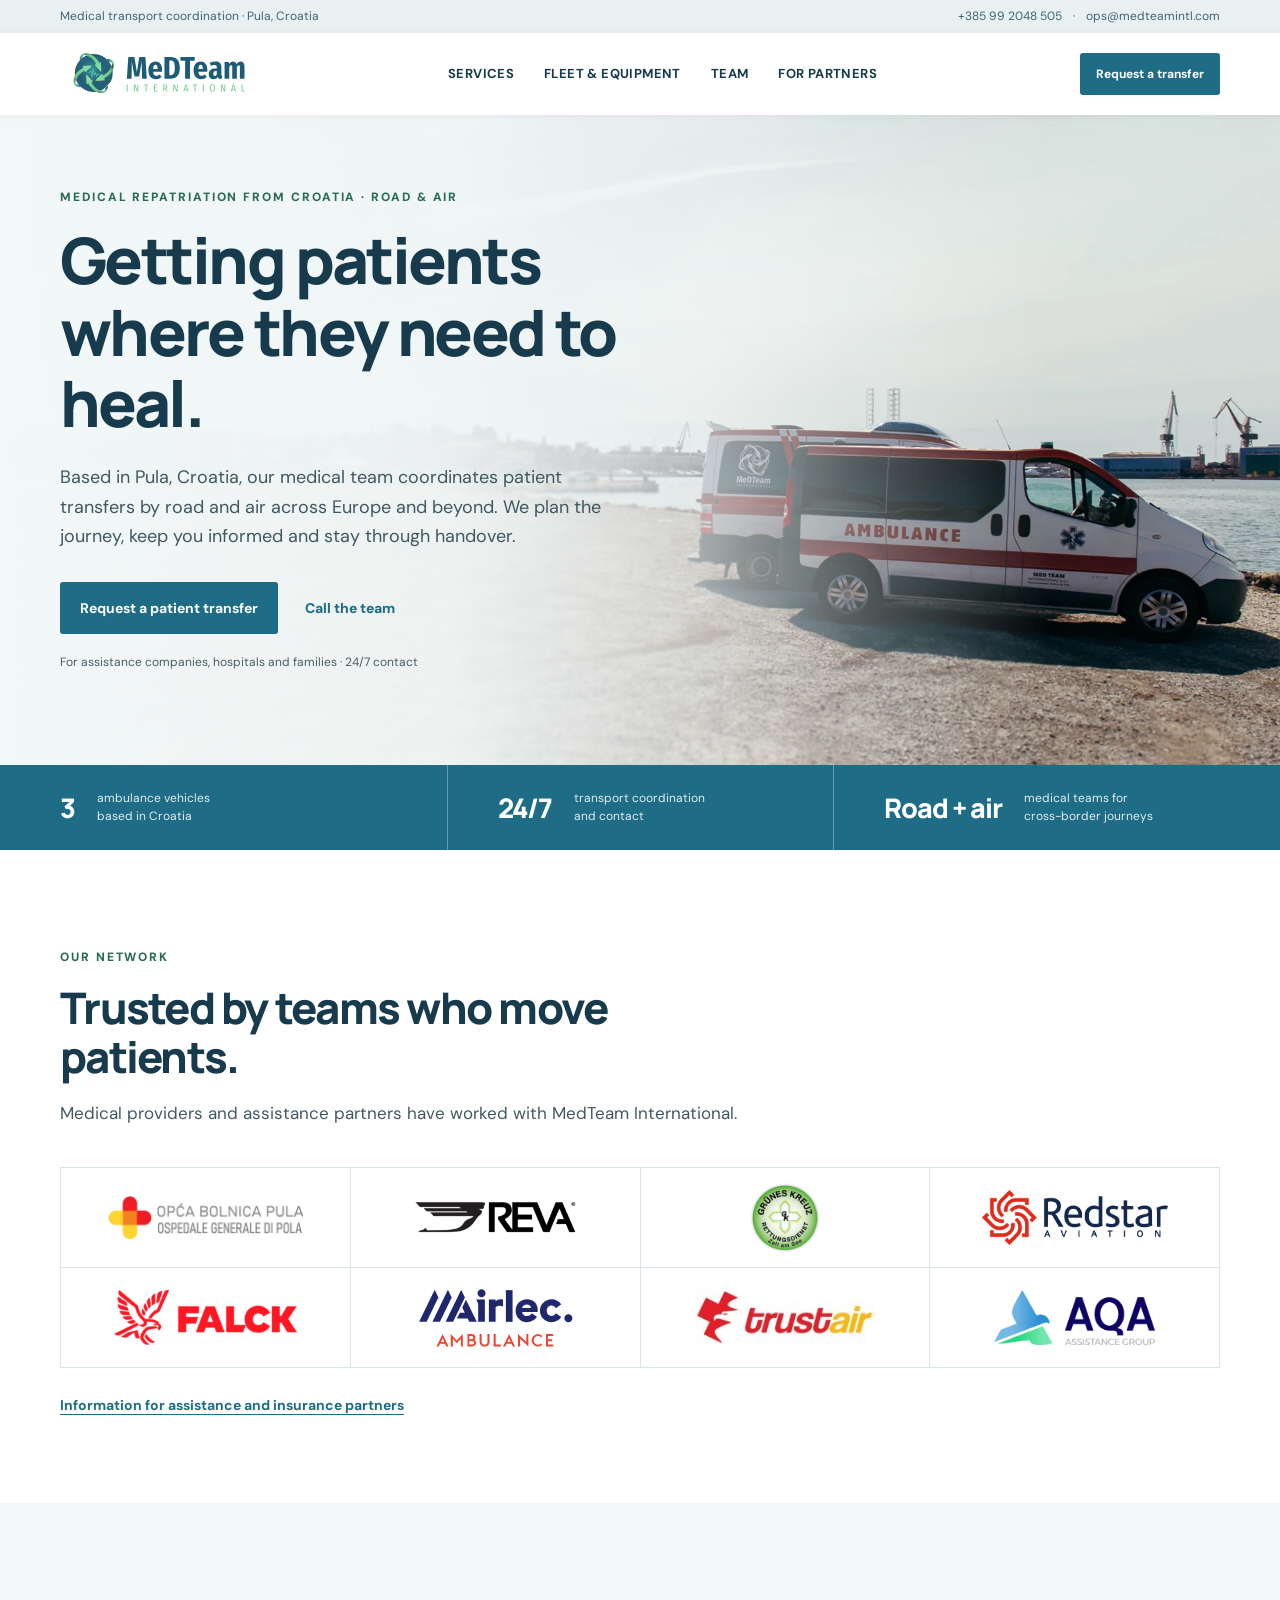
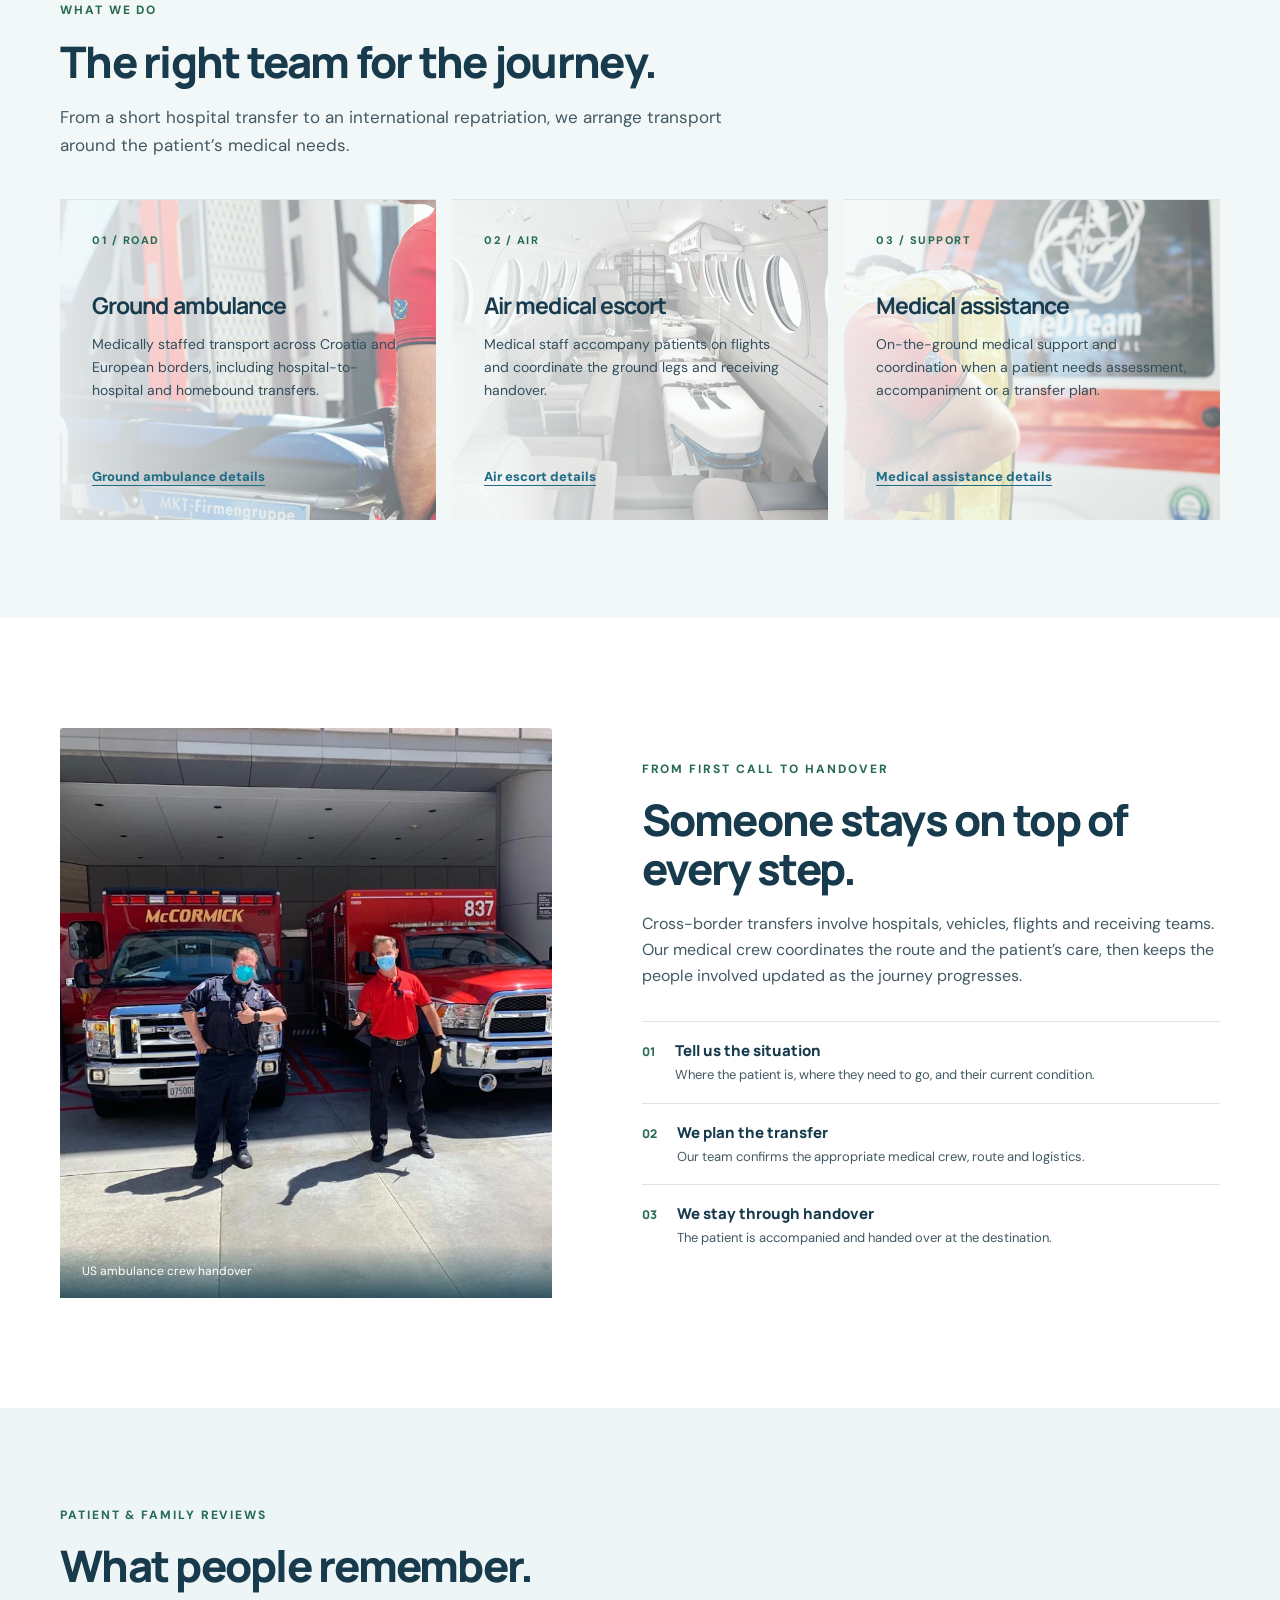
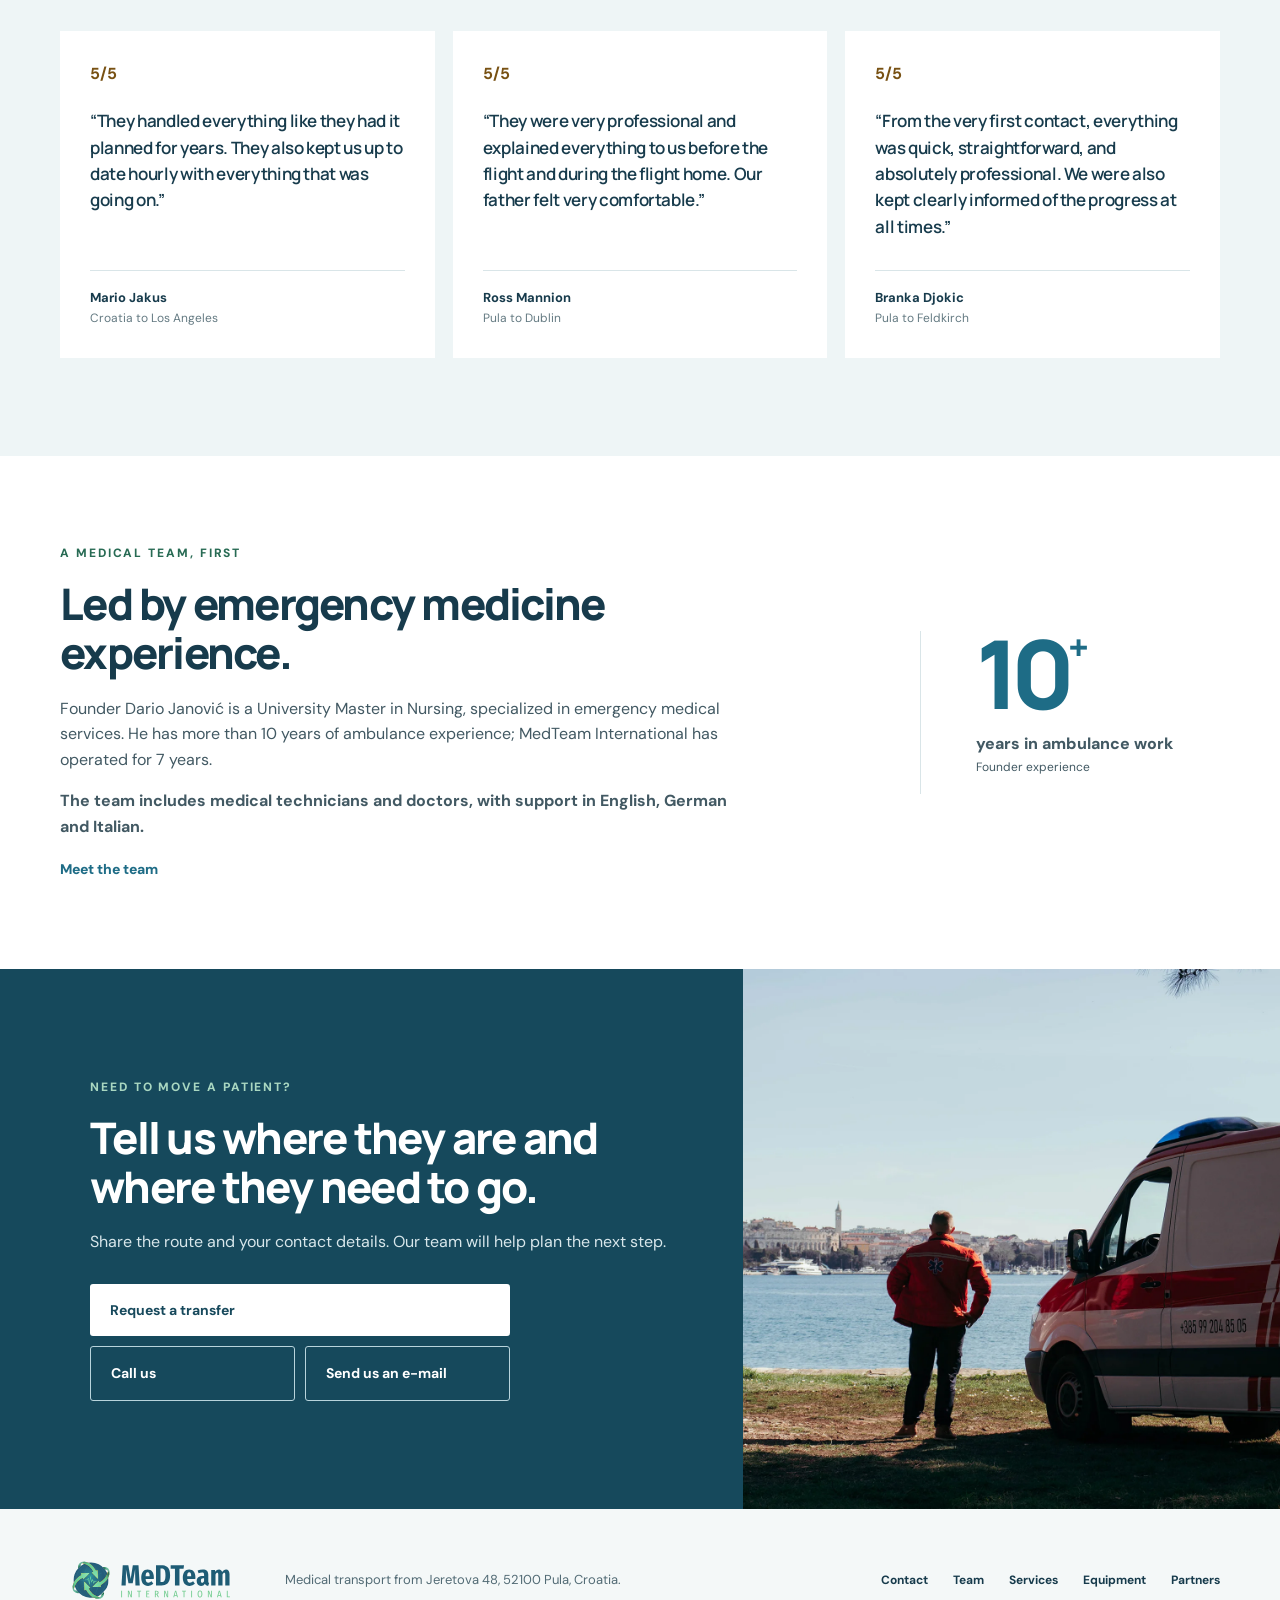
==== commit 2efc56a7: "Add MedTeam service pages and working request form" ====
--- a/index.html
+++ b/index.html
@@ -1,11 +1,11 @@
 <!doctype html><html lang="en"><head><meta charset="utf-8"><meta name="viewport" content="width=device-width, initial-scale=1"><meta name="description" content="Medical repatriation from Pula, Croatia by road or air. MedTeam International coordinates medically staffed transfers across Europe and beyond, from first call to handover."><title>MedTeam International | Medical Repatriation from Croatia</title><meta property="og:type" content="website"><meta property="og:site_name" content="MedTeam International"><meta property="og:title" content="MedTeam International | Medical Repatriation from Croatia"><meta property="og:description" content="Medically staffed patient transport from Pula, Croatia by road and air."><meta property="og:url" content="https://peth-eth.github.io/medteam-preview/"><meta property="og:image" content="https://peth-eth.github.io/medteam-preview/assets/medteam-social-preview.jpg"><meta property="og:image:type" content="image/jpeg"><meta property="og:image:width" content="1200"><meta property="og:image:height" content="630"><meta property="og:image:alt" content="MedTeam International ambulance on the Croatian coast"><meta name="twitter:card" content="summary_large_image"><meta name="twitter:title" content="MedTeam International | Medical Repatriation from Croatia"><meta name="twitter:description" content="Medically staffed patient transport from Pula, Croatia by road and air."><meta name="twitter:image" content="https://peth-eth.github.io/medteam-preview/assets/medteam-social-preview.jpg"><link rel="icon" href="assets/favicon.jpg" type="image/jpeg"><link rel="apple-touch-icon" href="assets/favicon.jpg"><link rel="preconnect" href="https://fonts.googleapis.com"><link rel="preconnect" href="https://fonts.gstatic.com" crossorigin><link href="https://fonts.googleapis.com/css2?family=DM+Sans:wght@400;500;600;700&family=Manrope:wght@400;500;600;700;800&display=swap" rel="stylesheet"><link rel="stylesheet" href="styles.css"></head><body>
 <div class="topline"><div class="wrap"><span>Medical transport coordination · Pula, Croatia</span><span><a href="tel:+385992048505">+385 99 2048 505</a><span class="sep">·</span><a href="mailto:ops@medteamintl.com">ops@medteamintl.com</a></span></div></div>
-<header class="site-header"><div class="wrap nav"><a class="brand" href="#top" aria-label="MedTeam International home"><img src="assets/logo.svg" alt="MedTeam International"></a><nav aria-label="Main navigation"><a href="#services">Services</a><a href="#why-us">Why MedTeam</a><a href="#reviews">Reviews</a><a href="#process">How it works</a></nav><a class="button small" href="#request-transfer" data-open-request>Request a transfer</a><button class="menu" aria-label="Open menu" aria-expanded="false">Menu</button></div></header>
+<header class="site-header"><div class="wrap nav"><a class="brand" href="#top" aria-label="MedTeam International home"><img src="assets/logo.svg" alt="MedTeam International"></a><nav aria-label="Main navigation"><a href="services/">Services</a><a href="equipment/">Fleet & equipment</a><a href="team/">Team</a><a href="partners/">For partners</a></nav><a class="button small" href="#request-transfer" data-open-request>Request a transfer</a><button class="menu" aria-label="Open menu" aria-expanded="false">Menu</button></div></header>
 <main id="top"><section class="hero"><div class="hero-photo" role="img" aria-label="MedTeam International ambulance on the Croatian coast"></div><div class="wrap hero-inner"><div class="hero-copy"><p class="eyebrow">MEDICAL REPATRIATION FROM CROATIA · ROAD & AIR</p><h1>Getting patients where they need to heal.</h1><p class="hero-lede">Based in Pula, Croatia, our medical team coordinates patient transfers by road and air across Europe and beyond. We plan the journey, keep you informed and stay through handover.</p><div class="hero-actions"><a class="button" href="#request-transfer" data-open-request>Request a patient transfer</a><a class="text-link" href="tel:+385992048505">Call the team</a></div><p class="hero-note">For assistance companies, hospitals and families · 24/7 contact</p></div></div></section>
 <section class="proof-strip" aria-label="At a glance"><div class="wrap proof-grid"><div><strong>3</strong><span>ambulance vehicles<br>based in Croatia</span></div><div><strong>24/7</strong><span>transport coordination<br>and contact</span></div><div><strong>Road + air</strong><span>medical teams for<br>cross-border journeys</span></div></div></section>
-<section class="section partner-section"><div class="wrap"><div class="section-head"><p class="eyebrow">OUR NETWORK</p><h2>Trusted by teams who move patients.</h2><p>Medical providers and assistance partners have worked with MedTeam International.</p></div><div class="partner-grid" aria-label="Organizations provided by MedTeam International"><div class="partner"><span class="pula-crop"><img src="assets/pula.png" alt="Opća bolnica Pula" loading="lazy"></span></div><div class="partner"><img src="assets/reva.png" alt="REVA Air Ambulance" loading="lazy"></div><div class="partner"><img src="assets/krank.svg" alt="Krankentransporte.at" loading="lazy"></div><div class="partner"><img src="assets/redstar.png" alt="Redstar Aviation" loading="lazy"></div><div class="partner"><img src="assets/falck.png" alt="Falck Global Assistance" loading="lazy"></div><div class="partner"><img src="assets/airlec.svg" alt="Airlec Ambulance" loading="lazy"></div><div class="partner"><img src="assets/trustair-linkedin.jpg" alt="TrustAir Aviation" loading="lazy"></div><div class="partner"><img src="assets/aqa.jpg" alt="AQA Assistance Group" loading="lazy"></div></div></div></section>
-<section class="section services" id="services"><div class="wrap"><div class="section-head narrow"><p class="eyebrow">WHAT WE DO</p><h2>The right team for the journey.</h2><p>From a short hospital transfer to an international repatriation, we arrange transport around the patient’s medical needs.</p></div><div class="service-grid"><article class="service-card"><img class="service-photo" src="assets/hospital-transport-mob-sl1.webp" alt="MedTeam ground ambulance prepared for a patient transfer" loading="lazy"><div class="service-content"><span class="service-num">01 / ROAD</span><h3>Ground ambulance</h3><p>Medically staffed transport across Croatia and European borders, including hospital-to-hospital and homebound transfers.</p></div></article><article class="service-card"><img class="service-photo" src="assets/hero.webp" alt="Medical flight cabin ready for patient transport" loading="lazy"><div class="service-content"><span class="service-num">02 / AIR</span><h3>Air medical escort</h3><p>Medical staff accompany patients on flights and coordinate the ground legs and receiving handover.</p></div></article><article class="service-card"><img class="service-photo" src="assets/ambulance.webp" alt="MedTeam medical technician with equipment beside an ambulance" loading="lazy"><div class="service-content"><span class="service-num">03 / SUPPORT</span><h3>Medical assistance</h3><p>On-the-ground medical support and coordination when a patient needs assessment, accompaniment or a transfer plan.</p></div></article></div></div></section>
-<section class="journey" id="why-us"><div class="wrap journey-grid"><div class="journey-image"><img src="assets/us-handoff.png" alt="Medical transport handover with ambulance crews in the United States" loading="lazy"><span>US ambulance crew handover</span></div><div class="journey-copy"><p class="eyebrow">FROM FIRST CALL TO HANDOVER</p><h2>Someone stays on top of every step.</h2><p>Cross-border transfers involve hospitals, vehicles, flights and receiving teams. Our medical crew coordinates the route and the patient’s care, then keeps the people involved updated as the journey progresses.</p><div class="steps" id="process"><div><b>01</b><span><strong>Tell us the situation</strong><small>Where the patient is, where they need to go, and their current condition.</small></span></div><div><b>02</b><span><strong>We plan the transfer</strong><small>Our team confirms the appropriate medical crew, route and logistics.</small></span></div><div><b>03</b><span><strong>We stay through handover</strong><small>The patient is accompanied and handed over at the destination.</small></span></div></div></div></div></section>
+<section class="section partner-section"><div class="wrap"><div class="section-head"><p class="eyebrow">OUR NETWORK</p><h2>Trusted by teams who move patients.</h2><p>Medical providers and assistance partners have worked with MedTeam International.</p></div><div class="partner-grid" aria-label="Organizations provided by MedTeam International"><div class="partner"><span class="pula-crop"><img src="assets/pula.png" alt="Opća bolnica Pula"></span></div><div class="partner"><img src="assets/reva.png" alt="REVA Air Ambulance"></div><div class="partner"><img src="assets/krank.svg" alt="Krankentransporte.at"></div><div class="partner"><img src="assets/redstar.png" alt="Redstar Aviation"></div><div class="partner"><img src="assets/falck.png" alt="Falck Global Assistance"></div><div class="partner"><img src="assets/airlec.svg" alt="Airlec Ambulance"></div><div class="partner"><img src="assets/trustair-linkedin.jpg" alt="TrustAir Aviation"></div><div class="partner"><img src="assets/aqa.jpg" alt="AQA Assistance Group"></div></div><p class="partner-link"><a href="partners/">Information for assistance and insurance partners</a></p></div></section>
+<section class="section services" id="services"><div class="wrap"><div class="section-head narrow"><p class="eyebrow">WHAT WE DO</p><h2>The right team for the journey.</h2><p>From a short hospital transfer to an international repatriation, we arrange transport around the patient’s medical needs.</p></div><div class="service-grid"><article class="service-card"><img class="service-photo" src="assets/hospital-transport-mob-sl1.webp" alt="MedTeam ground ambulance prepared for a patient transfer"><div class="service-content"><span class="service-num">01 / ROAD</span><h3>Ground ambulance</h3><p>Medically staffed transport across Croatia and European borders, including hospital-to-hospital and homebound transfers.</p><a class="service-link" href="services/">Ground ambulance details</a></div></article><article class="service-card"><img class="service-photo" src="assets/hero.webp" alt="Medical flight cabin ready for patient transport"><div class="service-content"><span class="service-num">02 / AIR</span><h3>Air medical escort</h3><p>Medical staff accompany patients on flights and coordinate the ground legs and receiving handover.</p><a class="service-link" href="services/">Air escort details</a></div></article><article class="service-card"><img class="service-photo" src="assets/ambulance.webp" alt="MedTeam medical technician with equipment beside an ambulance"><div class="service-content"><span class="service-num">03 / SUPPORT</span><h3>Medical assistance</h3><p>On-the-ground medical support and coordination when a patient needs assessment, accompaniment or a transfer plan.</p><a class="service-link" href="services/">Medical assistance details</a></div></article></div></div></section>
+<section class="journey" id="why-us"><div class="wrap journey-grid"><div class="journey-image"><img src="assets/us-handoff.png" alt="Medical transport handover with ambulance crews in the United States"><span>US ambulance crew handover</span></div><div class="journey-copy"><p class="eyebrow">FROM FIRST CALL TO HANDOVER</p><h2>Someone stays on top of every step.</h2><p>Cross-border transfers involve hospitals, vehicles, flights and receiving teams. Our medical crew coordinates the route and the patient’s care, then keeps the people involved updated as the journey progresses.</p><div class="steps" id="process"><div><b>01</b><span><strong>Tell us the situation</strong><small>Where the patient is, where they need to go, and their current condition.</small></span></div><div><b>02</b><span><strong>We plan the transfer</strong><small>Our team confirms the appropriate medical crew, route and logistics.</small></span></div><div><b>03</b><span><strong>We stay through handover</strong><small>The patient is accompanied and handed over at the destination.</small></span></div></div></div></div></section>
 <section class="section reviews" id="reviews"><div class="wrap"><div class="section-head"><p class="eyebrow">PATIENT & FAMILY REVIEWS</p><h2>What people remember.</h2></div><div class="review-grid"><figure class="review"><div class="stars" aria-label="5 out of 5 stars">5/5</div><blockquote>“They handled everything like they had it planned for years. They also kept us up to date hourly with everything that was going on.”</blockquote><figcaption><strong><a href="https://www.google.com/maps/contrib/110936155646599068543/reviews?hl=en-HR" target="_blank" rel="noopener noreferrer">Mario Jakus</a></strong><span>Croatia to Los Angeles</span></figcaption></figure><figure class="review"><div class="stars" aria-label="5 out of 5 stars">5/5</div><blockquote>“They were very professional and explained everything to us before the flight and during the flight home. Our father felt very comfortable.”</blockquote><figcaption><strong><a href="https://www.google.com/maps/contrib/111926128517812077547/reviews?hl=en-HR" target="_blank" rel="noopener noreferrer">Ross Mannion</a></strong><span>Pula to Dublin</span></figcaption></figure><figure class="review"><div class="stars" aria-label="5 out of 5 stars">5/5</div><blockquote>“From the very first contact, everything was quick, straightforward, and absolutely professional. We were also kept clearly informed of the progress at all times.”</blockquote><figcaption><strong>Branka Djokic</strong><span>Pula to Feldkirch</span></figcaption></figure></div></div></section>
-<section class="founder" id="founder"><div class="wrap founder-grid"><div><p class="eyebrow">A MEDICAL TEAM, FIRST</p><h2>Led by emergency medicine experience.</h2><p>Founder Dario Janović is a University Master in Nursing, specialized in emergency medical services. He has more than 10 years of ambulance experience; MedTeam International has operated for <span id="company-years" data-founded-date="2019-05-30">7</span> years.</p><p class="founder-note">The team includes medical technicians and doctors, with support in English, German and Italian.</p></div><div class="founder-mark"><span>10<sup>+</sup></span><p>years in ambulance work<br><small>Founder experience</small></p></div></div></section>
-<section class="final-cta"><div class="wrap final-grid"><div><p class="eyebrow">NEED TO MOVE A PATIENT?</p><h2>Tell us where they are and where they need to go.</h2><p>Share the route and your contact details. Our team will help plan the next step.</p><div class="final-actions"><a class="button light" href="#request-transfer" data-open-request>Request a transfer</a><a class="button secondary" href="tel:+385992048505">Call us</a><a class="button secondary" href="mailto:ops@medteamintl.com">Send us an e-mail</a></div></div><div class="final-photo" role="img" aria-label="MedTeam medical technician beside an ambulance in Pula"></div></div></section></main><footer><div class="wrap footer-grid"><img src="assets/logo.svg" alt="MedTeam International"><p>Medical transport from Jeretova 48, 52100 Pula, Croatia.</p><div><a href="#request-transfer" data-open-request>Contact</a><a href="#founder">About</a><a href="#services">Services</a></div></div></footer><dialog class="request-dialog" id="request-dialog" aria-labelledby="request-title"><div class="modal-head"><div><p class="eyebrow">PATIENT TRANSFER REQUEST</p><h2 id="request-title">Tell us about the journey.</h2><p>Share the essentials and we’ll get back to you about the transfer.</p></div><button type="button" class="modal-close" aria-label="Close request form">×</button></div><form id="request-form"><div class="form-grid"><label>Your name <input name="name" autocomplete="name" required></label><label>Email <input name="email" type="email" autocomplete="email" required></label><label>Phone <input name="phone" type="tel" autocomplete="tel" required></label><label>Transport type <select name="service"><option value="Not sure yet">Not sure yet</option><option value="Ground ambulance">Ground ambulance</option><option value="Air medical escort">Air medical escort</option><option value="Medical assistance">Medical assistance</option></select></label><label>Patient's current location <input name="origin" placeholder="City, country" required></label><label>Destination <input name="destination" placeholder="City, country" required></label><label>Preferred date <input name="date" type="date"></label><label>Who is arranging this? <select name="requester"><option value="Family or patient">Family or patient</option><option value="Insurance or assistance company">Insurance or assistance company</option><option value="Hospital or healthcare provider">Hospital or healthcare provider</option><option value="Other">Other</option></select></label></div><p class="form-note">This preview prepares an email in your mail app. Please don’t include medical records or a diagnosis here; the team can discuss those details directly.</p><button class="button submit-button" type="submit">Prepare request email</button><p class="form-fallback" id="form-fallback" hidden>If your mail app did not open, email <a href="mailto:ops@medteamintl.com">ops@medteamintl.com</a> or call <a href="tel:+385992048505">+385 99 2048 505</a>.</p></form></dialog><script src="script.js"></script></body></html>
+<section class="founder" id="founder"><div class="wrap founder-grid"><div><p class="eyebrow">A MEDICAL TEAM, FIRST</p><h2>Led by emergency medicine experience.</h2><p>Founder Dario Janović is a University Master in Nursing, specialized in emergency medical services. He has more than 10 years of ambulance experience; MedTeam International has operated for <span id="company-years" data-founded-date="2019-05-30">7</span> years.</p><p class="founder-note">The team includes medical technicians and doctors, with support in English, German and Italian.</p><a class="text-link" href="team/">Meet the team</a></div><div class="founder-mark"><span>10<sup>+</sup></span><p>years in ambulance work<br><small>Founder experience</small></p></div></div></section>
+<section class="final-cta"><div class="wrap final-grid"><div><p class="eyebrow">NEED TO MOVE A PATIENT?</p><h2>Tell us where they are and where they need to go.</h2><p>Share the route and your contact details. Our team will help plan the next step.</p><div class="final-actions"><a class="button light" href="#request-transfer" data-open-request>Request a transfer</a><a class="button secondary" href="tel:+385992048505">Call us</a><a class="button secondary" href="mailto:ops@medteamintl.com">Send us an e-mail</a></div></div><div class="final-photo" role="img" aria-label="MedTeam medical technician beside an ambulance in Pula"></div></div></section></main><footer><div class="wrap footer-grid"><img src="assets/logo.svg" alt="MedTeam International"><p>Medical transport from Jeretova 48, 52100 Pula, Croatia.</p><div><a href="#request-transfer" data-open-request>Contact</a><a href="team/">Team</a><a href="services/">Services</a><a href="equipment/">Equipment</a><a href="partners/">Partners</a></div></div></footer><dialog class="request-dialog" id="request-dialog" aria-labelledby="request-title"><div class="modal-head"><div><p class="eyebrow">PATIENT TRANSFER REQUEST</p><h2 id="request-title">Tell us about the journey.</h2><p>Share the essentials and we’ll get back to you about the transfer.</p></div><button type="button" class="modal-close" aria-label="Close request form">×</button></div><form id="request-form"><label class="hp-field" aria-hidden="true">Website <input name="website" tabindex="-1" autocomplete="off"></label><div class="form-grid"><label>Your name <input name="name" autocomplete="name" required></label><label>Email <input name="email" type="email" autocomplete="email" required></label><label>Phone <input name="phone" type="tel" autocomplete="tel" required></label><label>Transport type <select name="service"><option value="Not sure yet">Not sure yet</option><option value="Ground ambulance">Ground ambulance</option><option value="Air medical escort">Air medical escort</option><option value="Medical assistance">Medical assistance</option></select></label><label>Patient's current location <input name="origin" placeholder="City, country" required></label><label>Destination <input name="destination" placeholder="City, country" required></label><label>Preferred date <input name="date" type="date"></label><label>Who is arranging this? <select name="requester"><option value="Family or patient">Family or patient</option><option value="Insurance or assistance company">Insurance or assistance company</option><option value="Hospital or healthcare provider">Hospital or healthcare provider</option><option value="Other">Other</option></select></label></div><p class="form-note">Please don’t include medical records or a diagnosis here; the team can discuss those details directly.</p><button class="button submit-button" type="submit">Send request</button><p class="form-status" id="form-status" role="status" aria-live="polite"></p><p class="form-fallback" id="form-fallback" hidden>If the request did not go through, email <a href="mailto:ops@medteamintl.com">ops@medteamintl.com</a> or call <a href="tel:+385992048505">+385 99 2048 505</a>.</p></form></dialog><script src="script.js"></script></body></html>
--- a/styles.css
+++ b/styles.css
@@ -12,6 +12,20 @@
   .hero-photo{inset:0 0 auto;height:245px;background-image:url('assets/poz-mob-sl1.webp');background-size:cover;background-position:center 38%}
   .hero-inner{display:block;padding-top:245px}
   .hero-copy{max-width:none;padding:30px 0 42px}
+  .menu{font-size:14px;font-weight:700}
+}
+.stars{color:#785113;letter-spacing:0;font-weight:700}
+.partner-link{margin:26px 0 0;font-size:14px;font-weight:700;color:var(--blue)}
+.partner-link a,.service-link{text-decoration:underline;text-underline-offset:4px}
+.service-link{display:inline-block;margin-top:auto;color:var(--blue);font-size:13px;font-weight:700}
+.hp-field{position:absolute;left:-9999px;width:1px;height:1px;overflow:hidden}
+#request-form [hidden]{display:none!important}
+.form-status{font-size:14px;font-weight:700;color:var(--green);margin:13px 0 0}
+.submit-button:disabled{opacity:.7;cursor:wait}
+@media(max-width:1050px){
+  .final-grid{grid-template-columns:1fr;gap:0;padding:0}
+  .final-grid>div:first-child{padding:64px max(30px,calc((100vw - 1160px)/2));max-width:none}
+  .final-photo{min-height:300px}
 }
 /* Service images sit quietly behind the service copy. */
 .service-card{position:relative;min-height:350px;isolation:isolate;background:#f4f8f8}.service-photo{position:absolute;inset:0;width:100%;height:100%;object-fit:cover;opacity:1;z-index:-1;filter:contrast(1.13) saturate(1.08)}.service-card:nth-child(2) .service-photo{object-position:center}.service-content{padding:32px;min-height:350px;background:linear-gradient(90deg,#f7fbfbe8 0%,#f7fbfbb5 52%,#f7fbfb66 100%);position:relative}.service-num{margin-bottom:38px}.service-card p{color:#314f5b}.service-more{margin-top:auto;border-top:1px solid #a6c0c8;padding-top:13px}.service-more summary{list-style:none;cursor:pointer;color:var(--blue);font-size:13px;font-weight:800;display:flex;justify-content:space-between;align-items:center}.service-more summary::-webkit-details-marker{display:none}.service-more summary:hover{text-decoration:underline}.service-more[open] summary span{transform:rotate(45deg)}.service-more p{font-size:13px;line-height:1.5;margin:14px 0 0}.service-more summary span{font-size:19px;line-height:1;transition:transform .2s}.review figcaption a{color:inherit;text-decoration:none}
